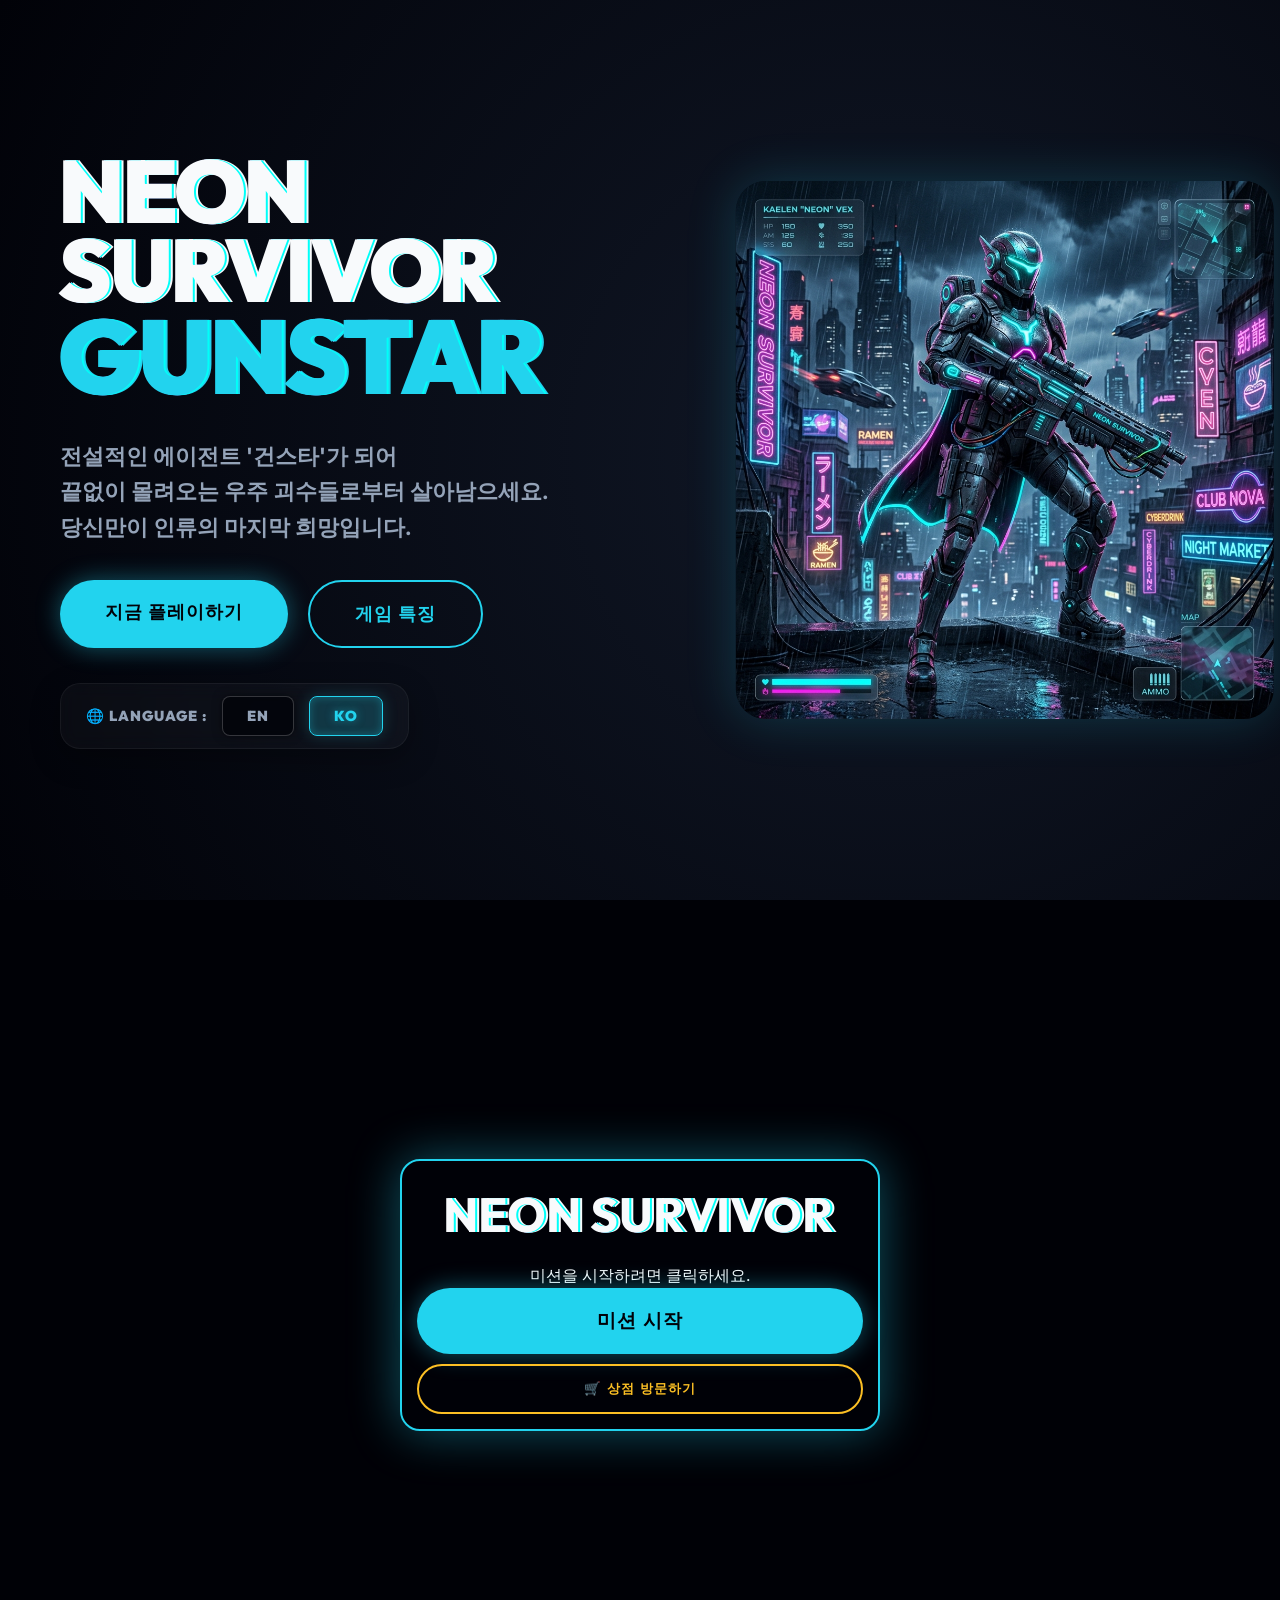
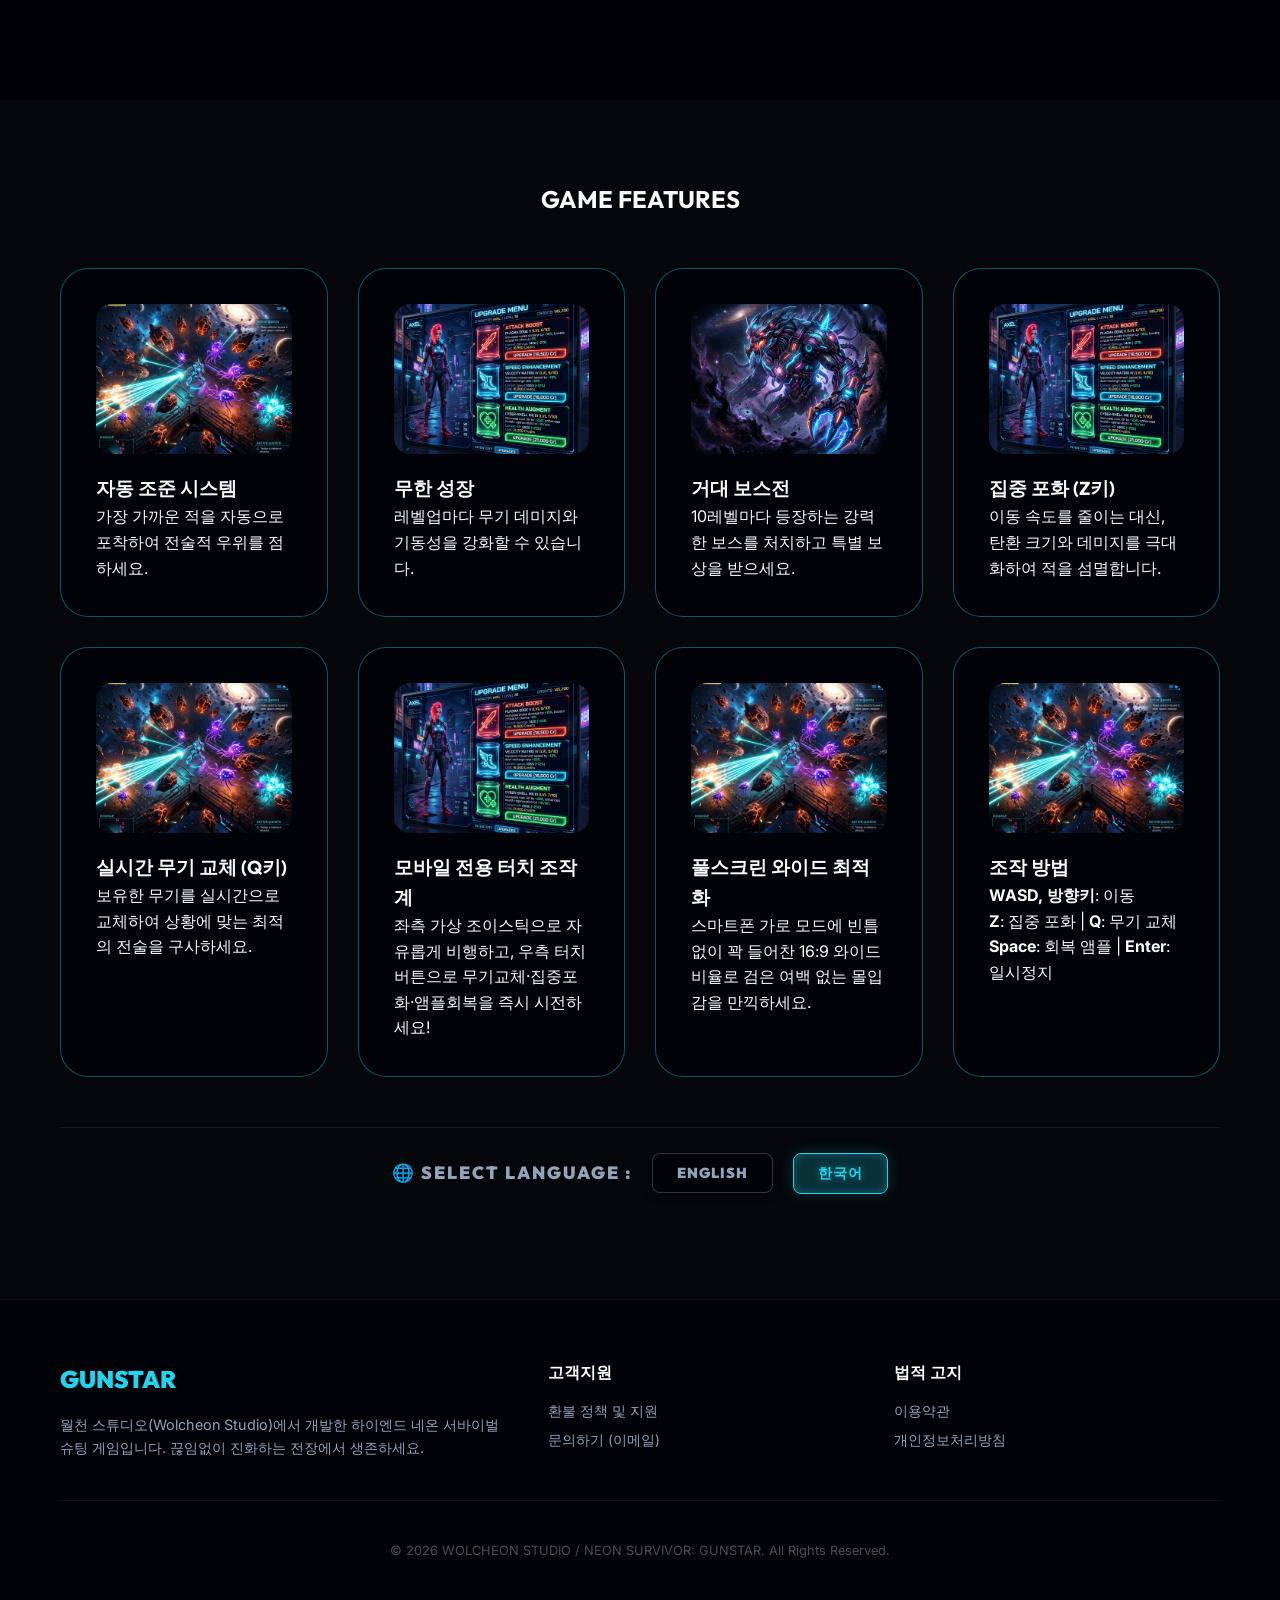
==== index.html @ 2159e24d "Initial commit of Neon Survivor" ====
<!DOCTYPE html>
<html lang="ko">
<head>
  <script>
    // 카카오톡 외부 브라우저(크롬/사파리) 자동 아웃링크 강제 이동 및 전용 안내 레이어 활성화
    (function() {
      var ua = navigator.userAgent.toLowerCase();
      if (ua.indexOf('kakaotalk') > -1) {
        document.addEventListener("DOMContentLoaded", function() {
          var warningEl = document.getElementById('kakaotalk-warning');
          if (warningEl) warningEl.style.display = 'flex';
          
          var outlinkUrl = 'kakaotalk://web/openExternalApp?url=' + encodeURIComponent(window.location.href);
          
          // Auto redirect after 800ms delay to allow DOM to render and prevent browser freeze
          setTimeout(function() {
            location.href = outlinkUrl;
          }, 800);
          
          var btn = document.getElementById('btn-kakao-outlink');
          if (btn) {
            btn.onclick = function() {
              location.href = outlinkUrl;
            };
          }
        });
      }
    })();
  </script>
  <meta charset="UTF-8">
  <meta name="viewport" content="width=device-width, initial-scale=1.0">
  <title>NEON SURVIVOR: GUNSTAR - Play Free Online HTML5 Game</title>
  <meta name="description" content="3초 무설치 즉시 실행! 전 세계 유저와 랭킹을 겨루는 초광속 네온 사이파이 생존 슈팅 웹게임. Play Neon Survivor: Gunstar, the ultimate neon cyberpunk survival shooter directly in your browser. Free online HTML5 game.">
  <meta name="keywords" content="네온 서바이버, Neon Survivor, 건스타, Gunstar, 무료 웹게임, 탕탕특공대 웹버전, 뱀파이어 서바이벌 웹, HTML5 RPG, 3초 웹게임, 무료 오락실 게임, Cyberpunk Web Game, Free Online HTML5 Game, Play Free Shooter, Mobile Friendly Web Game">
  <meta name="robots" content="index, follow">
  <!-- Open Graph / Facebook -->
  <meta property="og:type" content="website">
  <meta property="og:title" content="NEON SURVIVOR: GUNSTAR (네온 서바이버: 건스타)">
  <meta property="og:description" content="3초 무설치 즉시 실행! 전 세계 유저와 실시간 랭킹을 겨루는 초광속 네온 사이파이 생존 슈팅 웹게임. 플레이하고 글로벌 결제/광고 리워드를 잠금해제해 보세요!">
  <meta property="og:image" content="https://raw.githubusercontent.com/wolcheon/webcheon/main/assets/og_image.png">
  <!-- Twitter -->
  <meta property="twitter:card" content="summary_large_image">
  <meta property="twitter:title" content="NEON SURVIVOR: GUNSTAR">
  <meta property="twitter:description" content="Ultimate Neon Sci-Fi Survival Shooter. Play free directly in your browser.">
  <meta property="twitter:image" content="https://raw.githubusercontent.com/wolcheon/webcheon/main/assets/og_image.png">
  <link rel="preconnect" href="https://fonts.googleapis.com">
  <link rel="preconnect" href="https://fonts.gstatic.com" crossorigin>
  <link href="https://fonts.googleapis.com/css2?family=Inter:wght@400;700;900&family=Outfit:wght@400;700;900&display=swap" rel="stylesheet">
  <link rel="stylesheet" href="style.css?v=20260517_3">
</head>
<body>

  <!-- KakaoTalk Outlink Warning Overlay -->
  <div id="kakaotalk-warning" style="display:none; position:fixed; top:0; left:0; width:100vw; height:100vh; background:#010208; z-index:999999; flex-direction:column; align-items:center; justify-content:center; padding:20px; text-align:center;">
    <div style="font-size:3rem; margin-bottom:20px; animation: float 3s ease-in-out infinite;">🚀</div>
    <h2 style="color:var(--accent-cyan); font-weight:900; margin-bottom:15px; font-family:'Outfit', sans-serif;">NEON SURVIVOR: GUNSTAR</h2>
    <p style="color:var(--text-secondary); max-width:400px; line-height:1.6; margin-bottom:30px; font-size:1.05rem;">
      카카오톡 웹뷰에서는 게임이 원활하지 않을 수 있습니다.<br>
      가장 쾌적하고 부드러운 플레이를 위해<br><strong>크롬(Chrome) 또는 사파리(Safari)</strong> 브라우저로 이동합니다.
    </p>
    <button id="btn-kakao-outlink" class="btn btn-primary" style="padding:15px 40px; font-size:1.1rem; box-shadow:0 0 30px var(--accent-cyan);">
      외부 브라우저로 실행하기 (PLAY NOW)
    </button>
    <p style="font-size:0.8rem; color:var(--text-secondary); margin-top:20px; opacity:0.6;">
      * 이동이 안 될 경우, 우측 하단 <b>더보기(점 3개)</b> ➡️ <b>다른 브라우저로 열기</b>를 선택해 주세요.
    </p>
  </div>

  <!-- Landscape Orientation Warning Overlay -->
  <div id="orientation-warning">
    <div class="warning-content">
      <div class="warning-icon">🔄</div>
      <div class="warning-title" data-i18n="rotate_screen_title">가로 모드 전용 게임</div>
      <div class="warning-desc" data-i18n="rotate_screen_desc">더 나은 몰입감을 위해 스마트폰을 <strong>가로(Landscape)</strong>로 회전해주세요!</div>
    </div>
  </div>

  <!-- Mobile Floating Sound / Speaker Button -->
  <button id="mobile-sound-btn" class="icon-btn">🔊</button>

  <section id="hero" style="height: 100vh; display: flex; align-items: center; background: radial-gradient(circle at 70% 50%, #111827 0%, #010208 100%); overflow: hidden;">
    <div class="container hero-content" style="display: grid; grid-template-columns: 1.2fr 0.8fr; gap: 40px; align-items: center; width: 100%;">
      <div class="hero-text" style="text-align: left;">
        <h1 class="glitch" data-text="NEON SURVIVOR" style="font-size: 5.5rem; line-height: 0.9; margin-bottom: 0;">NEON SURVIVOR</h1>
        <h1 class="glitch" data-text="GUNSTAR" style="font-size: 6.5rem; line-height: 0.9; color: var(--accent-cyan); margin-top: 0;">GUNSTAR</h1>
        <p class="hero-sub" data-i18n="hero_sub" style="font-size: 1.4rem; color: var(--text-secondary); margin: 35px 0; line-height: 1.6; font-weight: 700;">
          전설적인 에이전트 '건스타'가 되어<br>
          끝없이 몰려오는 우주 괴수들로부터 살아남으세요.<br>
          당신만이 인류의 마지막 희망입니다.
        </p>
        <div class="btn-group" style="display: flex; gap: 20px;">
          <a href="#game-section" id="playNowBtn" class="btn btn-primary" data-i18n="play_now" style="padding: 18px 45px; font-size: 1.1rem;">지금 플레이하기</a>
          <a href="#features" class="btn btn-outline" data-i18n="features" style="padding: 18px 45px; font-size: 1.1rem;">게임 특징</a>
        </div>
        <div style="display: flex; gap: 15px; margin-top: 35px; align-items: center; background: rgba(255,255,255,0.03); padding: 12px 25px; border-radius: 20px; border: 1px solid rgba(255,255,255,0.05); width: fit-content; box-shadow: 0 10px 30px rgba(0,0,0,0.3); backdrop-filter: blur(10px);">
          <span style="color: var(--text-secondary); font-size: 0.9rem; font-weight: 900; letter-spacing: 1px; font-family: 'Outfit';">🌐 LANGUAGE :</span>
          <button id="hero_btn_en" class="lang-btn" onclick="setLanguage('en')">EN</button>
          <button id="hero_btn_ko" class="lang-btn" onclick="setLanguage('ko')">KO</button>
        </div>
      </div>
      <div class="hero-image" style="display: flex; justify-content: flex-end;">
        <img src="assets/hero_bg.png" alt="Gunstar Cinematic" class="floating" style="max-width: 120%; transform: translateX(10%); border-radius: 30px; box-shadow: 0 0 50px rgba(34, 211, 238, 0.2);">
      </div>
    </div>
  </section>

  <section id="game-section">
    <div id="game-wrapper">
      <!-- startModal (Placed inside game-wrapper as an absolute absolute-centered layout to prevent blocking the landing page) -->
      <div id="startModal">
        <div class="panel">
          <h1 class="glitch" data-text="NEON SURVIVOR" style="font-size:3rem; margin-bottom:10px;">NEON SURVIVOR</h1>
          <p class="sub" data-i18n="click_to_start">미션을 시작하려면 클릭하세요.</p>
          <button class="btn btn-primary" id="startBtn" onclick="window.startGame()" data-i18n="start_mission" style="width: 100%; padding: 20px; font-size: 1.2rem;">미션 시작</button>
          <button class="btn btn-outline" id="startShopBtn" data-i18n="visit_shop" style="width: 100%; margin-top: 10px; border-color: var(--accent-amber); color: var(--accent-amber);">🛒 상점 방문하기</button>
        </div>
      </div>
      <canvas id="game"></canvas>
      
      <!-- 상단 중앙 상태창 (HP와 레벨업 게이지바만 가운데 두고 초깔끔 설계!) -->
      <div id="hud-center-pill">
        <div id="hp-bar-top-integrated">
          <div id="hpFill"></div>
          <div id="hpText">100 / 100</div>
        </div>
        <!-- Level progress bar moved here -->
        <div id="xp-bar-container-new">
          <div id="xpFill"></div>
        </div>
      </div>

      <!-- 상단 우측 그룹 (상점 버튼 제거) -->
      <div id="hud-right-group"></div>

      <!-- 상단 좌측 컨트롤 및 스탯 (상점 버튼 제거) -->
      <div id="hud-left-group">
        <!-- 시간, 레벨, 코인, 앰플, 일시정지 버튼을 모두 좌측 상단으로 완벽 이동! -->
        <div class="pill-row">
          <div class="pill-item">⏱️ <span id="timeEl">0:00</span></div>
          <div class="pill-sep"></div>
          <div class="pill-item">🎖️ <span id="levelEl">1</span></div>
          <div class="pill-sep"></div>
          <div class="pill-item">💰 <span id="coinsEl">0</span></div>
          <div class="pill-sep"></div>
          <div class="pill-item">🧪 <span id="ampCountEl">0</span></div>
          <div class="pill-sep"></div>
          <button id="pauseBtn" class="pill-icon-btn">⏸</button>
        </div>
        <div class="audio-box">
            <div class="control-group">
                <span>🎵 BGM</span>
                <input type="range" id="volSlider" min="0" max="1" step="0.1" value="0.5">
            </div>
            <div class="control-group">
                <span>🔊 SFX</span>
                <input type="range" id="sfxSlider" min="0" max="1" step="0.1" value="0.7">
            </div>
        </div>
        <div class="stats-box" style="margin-top: 10px;">
          <div class="stat-pill atk">⚔️ ATK: <span id="atkVal">10.0</span></div>
          <div class="stat-pill spd">⚡ SPD: <span id="spdVal">280</span></div>
        </div>
      </div>

      <!-- 하단 중앙 (비어있음) -->
      <div id="hud-bottom-center"></div>



      <!-- Mobile Touch Controls -->
      <div id="mobile-controls" class="hidden">
        <div id="joystick-zone">
          <div id="joystick-base">
            <div id="joystick-stick"></div>
          </div>
        </div>
        <div id="mobile-buttons">
          <button id="btn-touch-swap" class="touch-btn" data-i18n="btn_swap">🔫 SWAP</button>
          <button id="btn-touch-focus" class="touch-btn" data-i18n="btn_focus">🎯 FOCUS</button>
          <button id="btn-touch-heal" class="touch-btn" data-i18n="btn_heal">🧪 HEAL</button>
        </div>
      </div>
    </div>
  </section>

  <section id="features">
    <div class="container">
      <div class="section-title">
        <h2 data-i18n="game_features">GAME FEATURES</h2>
      </div>
      <div class="feature-grid">
        <div class="feature-card">
          <div class="feature-img-wrap"><img src="assets/feature_aim.png" alt="Auto Aim"></div>
          <h3 data-i18n="feature_aim_title">자동 조준 시스템</h3>
          <p data-i18n="feature_aim_desc">가장 가까운 적을 자동으로 포착하여 전술적 우위를 점하세요.</p>
        </div>
        <div class="feature-card">
          <div class="feature-img-wrap"><img src="assets/feature_growth.png" alt="Growth"></div>
          <h3 data-i18n="feature_growth_title">무한 성장</h3>
          <p data-i18n="feature_growth_desc">레벨업마다 무기 데미지와 기동성을 강화할 수 있습니다.</p>
        </div>
        <div class="feature-card">
          <div class="feature-img-wrap"><img src="assets/feature_boss.png" alt="Boss"></div>
          <h3 data-i18n="feature_boss_title">거대 보스전</h3>
          <p data-i18n="feature_boss_desc">10레벨마다 등장하는 강력한 보스를 처치하고 특별 보상을 받으세요.</p>
        </div>
        <div class="feature-card">
          <div class="feature-img-wrap"><img src="assets/feature_growth.png" alt="Focus Mode"></div>
          <h3 data-i18n="feature_focus_title">집중 포화 (Z키)</h3>
          <p data-i18n="feature_focus_desc">이동 속도를 줄이는 대신, 탄환 크기와 데미지를 극대화하여 적을 섬멸합니다.</p>
        </div>
        <div class="feature-card">
          <div class="feature-img-wrap"><img src="assets/feature_aim.png" alt="Weapon Toggle"></div>
          <h3 data-i18n="feature_toggle_title">실시간 무기 교체 (Q키)</h3>
          <p data-i18n="feature_toggle_desc">보유한 무기를 실시간으로 교체하여 상황에 맞는 최적의 전술을 구사하세요.</p>
        </div>
        <div class="feature-card">
          <div class="feature-img-wrap"><img src="assets/feature_growth.png" alt="Mobile Touch Controls"></div>
          <h3 data-i18n="feature_touch_title">모바일 전용 터치 조작계</h3>
          <p data-i18n="feature_touch_desc">좌측 가상 조이스틱으로 자유롭게 비행하고, 우측 터치 버튼으로 무기교체·집중포화·앰플회복을 즉시 시전하세요!</p>
        </div>
        <div class="feature-card">
          <div class="feature-img-wrap"><img src="assets/feature_aim.png" alt="Widescreen Optimized"></div>
          <h3 data-i18n="feature_widescreen_title">풀스크린 와이드 최적화</h3>
          <p data-i18n="feature_widescreen_desc">스마트폰 가로 모드에 빈틈없이 꽉 들어찬 16:9 와이드 비율로 검은 여백 없는 몰입감을 만끽하세요.</p>
        </div>
        <div class="feature-card">
          <div class="feature-img-wrap"><img src="assets/feature_aim.png" alt="Controls"></div>
          <h3 data-i18n="feature_controls_title">조작 방법</h3>
          <p data-i18n="feature_controls_desc"><b>WASD, 방향키</b>: 이동<br><b>Z</b>: 집중 포화 | <b>Q</b>: 무기 교체<br><b>Space</b>: 회복 앰플 | <b>Enter</b>: 일시정지</p>
        </div>
      </div>
      <!-- Language Selector placed below Game Features -->
      <div style="display: flex; justify-content: center; align-items: center; gap: 20px; margin-top: 50px; padding: 25px 0; border-top: 1px solid rgba(255,255,255,0.08);">
        <span style="color: var(--text-secondary); font-weight: 900; font-size: 1.1rem; letter-spacing: 2px; font-family: 'Outfit';">🌐 SELECT LANGUAGE :</span>
        <button id="btn_en" class="lang-btn" onclick="setLanguage('en')">ENGLISH</button>
        <button id="btn_ko" class="lang-btn" onclick="setLanguage('ko')">한국어</button>
      </div>
    </div>
  </section>

  <footer style="padding: 60px 0; background: #010208; border-top: 1px solid rgba(255,255,255,0.05);">
    <div class="container">
      <div style="display: grid; grid-template-columns: 1fr 1.5fr; gap: 40px; align-items: start;">
        <div>
          <h2 style="color:var(--accent-cyan); font-weight:900; margin-bottom:15px;">GUNSTAR</h2>
          <p style="color:var(--text-secondary); font-size:0.9rem; line-height:1.6;" data-i18n="footer_desc">
            월천 스튜디오(Wolcheon Studio)에서 개발한 하이엔드 네온 서바이벌 슈팅 게임입니다. 끊임없이 진화하는 전장에서 생존하세요.
          </p>
        </div>
        <div style="display: grid; grid-template-columns: 1fr 1fr; gap: 20px;">
          <div>
            <h4 style="color:#fff; margin-bottom:15px; font-size:1rem;" data-i18n="support">고객지원</h4>
            <ul style="list-style:none; font-size:0.85rem; color:var(--text-secondary);">
              <li style="margin-bottom:8px;"><a href="policy_refund.html" onclick="location.href=this.getAttribute('href')+'?lang='+window.currentLang; return false;" data-i18n="refund_policy" style="color:inherit; text-decoration:none;">환불 정책 및 지원</a></li>
              <li style="margin-bottom:8px;"><a href="mailto:wolcheon.studio@gmail.com" data-i18n="contact_us" style="color:inherit; text-decoration:none;">문의하기 (이메일)</a></li>
            </ul>
          </div>
          <div>
            <h4 style="color:#fff; margin-bottom:15px; font-size:1rem;" data-i18n="legal">법적 고지</h4>
            <ul style="list-style:none; font-size:0.85rem; color:var(--text-secondary);">
              <li style="margin-bottom:8px;"><a href="policy_terms.html" onclick="location.href=this.getAttribute('href')+'?lang='+window.currentLang; return false;" data-i18n="terms" style="color:inherit; text-decoration:none;">이용약관</a></li>
              <li style="margin-bottom:8px;"><a href="policy_privacy.html" onclick="location.href=this.getAttribute('href')+'?lang='+window.currentLang; return false;" data-i18n="privacy" style="color:inherit; text-decoration:none;">개인정보처리방침</a></li>
            </ul>
          </div>
        </div>
      </div>
      <hr style="border:0; border-top:1px solid rgba(255,255,255,0.05); margin: 40px 0;">
      <p style="text-align:center; color:rgba(255,255,255,0.3); font-size:0.8rem;">&copy; 2026 WOLCHEON STUDIO / NEON SURVIVOR: GUNSTAR. All Rights Reserved.</p>
    </div>
  </footer>

  <!-- Modals (Placed as direct children of body for viewport-fixed coordinate mapping) -->
  <div id="pauseOverlay" class="hidden">
    <div class="pause-content" style="width: 85%; max-width: 380px;">
      <h1 class="glitch" data-text="PAUSED" data-i18n="mission_paused">PAUSED</h1>
      <p class="sub" data-i18n="mission_paused">임무 일시 중단됨</p>
      
      <!-- Sound Volume settings inside Pause menu -->
      <div class="audio-box" style="margin: 20px 0; text-align: left; width: 100%; display: flex; flex-direction: column; gap: 10px; padding: 15px; border-radius: 12px; background: rgba(255,255,255,0.03); border: 1px solid rgba(255,255,255,0.08);">
        <div class="control-group" style="display: flex; justify-content: space-between; align-items: center; width: 100%;">
          <span style="font-weight: 800; color: #fff; font-size: 0.85rem;">🎵 BGM</span>
          <input type="range" id="volSliderPause" min="0" max="1" step="0.1" value="0.5" style="width: 70%; accent-color: var(--accent-cyan);">
        </div>
        <div class="control-group" style="display: flex; justify-content: space-between; align-items: center; width: 100%;">
          <span style="font-weight: 800; color: #fff; font-size: 0.85rem;">🔊 SFX</span>
          <input type="range" id="sfxSliderPause" min="0" max="1" step="0.1" value="0.4" style="width: 70%; accent-color: var(--accent-cyan);">
        </div>
      </div>

      <div class="pause-btns" style="width: 100%;">
        <button id="resumeBtn" class="btn btn-primary" data-i18n="resume" style="width: 100%; margin-bottom: 12px;">계속하기</button>
        <button id="manualSaveBtn" class="btn btn-outline" data-i18n="save_progress" style="width: 100%; margin-bottom: 12px; border-color: var(--accent-amber); color: var(--accent-amber);">💾 현재 지점 저장하기</button>
        <button id="saveAndExitBtn" class="btn btn-outline" data-i18n="save_and_exit" style="width: 100%; border-color: #ef4444; color: #ef4444;">🚪 저장하고 나가기</button>
      </div>
    </div>
  </div>

  <div id="shopModal" class="modal hidden">
    <div class="modal-content shop-content">
      <div class="modal-header">
        <h2 style="color:var(--accent-cyan); font-weight:900; letter-spacing:2px;">NEON SHOP</h2>
        <div class="shop-tabs">
          <button id="tabConsumables" class="tab-btn active" data-i18n="consumables">소모품</button>
          <button id="tabWeapons" class="tab-btn" data-i18n="weapons_packages">무기 & 패키지</button>
        </div>
      </div>
      <!-- 탭별 독립된 영역 -->
      <div id="shopListContainer" style="max-height: 65vh; overflow-y: auto;">
          <div id="shopList" class="shop-grid"></div>
          <div id="weaponList" class="shop-grid hidden"></div>
      </div>
      <button id="closeShopBtn" class="btn btn-outline" data-i18n="back_to_shop" style="margin-top: 25px; width: 100%; border-color: var(--accent-cyan);">상점으로 복귀</button>
    </div>
  </div>

  <div id="bossWarning" class="hidden">
    <div class="warning-text">WARNING</div>
    <div class="warning-sub">BOSS INBOUND</div>
  </div>


  <div id="levelupModal" class="modal hidden">
    <div class="panel levelup-panel">
      <h1 style="color:var(--accent-cyan);">LEVEL UP</h1>
      <p class="sub" data-i18n="choose_upgrade">시스템 강화 옵션을 선택하세요.</p>
      <div class="upgrades btn-grid" id="upgradeList"></div>
      <button class="btn btn-outline" id="gotoShopBtn" data-i18n="visit_shop" style="margin-top: 20px; width: 100%; border-color: var(--accent-amber); color: var(--accent-amber);">🛒 상점 방문하기</button>
    </div>
  </div>

  <div id="gameoverModal" class="modal hidden">
    <div class="panel gameover-panel">
      <h1 style="color:#ef4444; font-size:3.5rem; margin-bottom:10px;" data-i18n="mission_failed">미션 실패</h1>
      
      <div style="display: flex; justify-content: space-around; margin: 25px 0; padding: 20px; background: rgba(255,255,255,0.03); border-radius: 16px;">
        <div>
          <div style="font-size: 0.75rem; color: var(--text-secondary); letter-spacing: 1px;" data-i18n="survival_time">생존 시간</div>
          <div id="currTime" style="font-size: 1.8rem; font-weight: 900; color: var(--accent-pink);">00:00</div>
        </div>
        <div style="width: 1px; background: rgba(255,255,255,0.1);"></div>
        <div>
          <div style="font-size: 0.75rem; color: var(--text-secondary); letter-spacing: 1px;" data-i18n="coins_earned">획득 코인</div>
          <div id="currCoins" style="font-size: 1.8rem; font-weight: 900; color: var(--accent-amber);">0</div>
        </div>
      </div>

      <div class="rank-section" style="display: grid; grid-template-columns: 1fr 1fr; gap: 20px; margin-bottom: 25px;">
        <div class="rank-column">
          <h3 style="font-size: 0.85rem; color: var(--accent-cyan); margin-bottom: 12px; border-bottom: 1px solid rgba(34,211,238,0.2); padding-bottom: 5px;" data-i18n="time_ranking">🌍 시간 랭킹</h3>
          <div id="worldRankTime" style="font-size: 0.8rem; text-align: left; opacity: 0.8;"></div>
        </div>
        <div class="rank-column">
          <h3 style="font-size: 0.85rem; color: var(--accent-cyan); margin-bottom: 12px; border-bottom: 1px solid rgba(34,211,238,0.2); padding-bottom: 5px;" data-i18n="coin_ranking">🌍 코인 랭킹</h3>
          <div id="worldRankCoins" style="font-size: 0.8rem; text-align: left; opacity: 0.8;"></div>
        </div>
      </div>

      <div class="best-section" style="margin-bottom: 25px; padding: 15px; border: 1px dashed rgba(255,255,255,0.2); border-radius: 12px;">
        <p style="font-size: 0.9rem;"><span data-i18n="best_record">🏆 최고 기록</span>: <span id="bestTime" style="color:var(--accent-amber);">0:00</span> / <span id="bestCoins" style="color:var(--accent-amber);">0</span> <span data-i18n="coins_earned">코인</span></p>
      </div>

      <div class="btn-group-vertical">
        <button class="btn btn-primary" id="reviveBtn" data-i18n="watch_ad_revive" style="width: 100%; margin-bottom: 12px; background: #22c55e;">📺 광고 보고 부활</button>
        <button class="btn btn-outline" id="restartBtn" onclick="window.startGame()" data-i18n="retry" style="width:100%; margin-bottom: 12px;">다시 도전</button>
        <button class="btn btn-outline" id="gameOverShopBtn" data-i18n="visit_shop" style="width:100%; border-color: var(--accent-amber); color: var(--accent-amber);">🛒 상점 방문하기</button>
      </div>
    </div>
  </div>

  <script src="lang.js?v=20260517_3"></script>
  <script src="monetization.js?v=20260519"></script>
  <script src="game.js?v=20260517_3"></script>
</body>
</html>
---- style.css ----
/* Root Variables */
:root {
  --bg-dark: #010208;
  --glass-bg: rgba(1, 2, 8, 0.7);
  --glass-border: rgba(34, 211, 238, 0.4);
  --accent-cyan: #22d3ee;
  --accent-pink: #ef4444;
  --accent-amber: #fbbf24;
  --text-primary: #f8fafc;
  --text-secondary: #94a3b8;
}

/* Global Reset */
* { margin: 0; padding: 0; box-sizing: border-box; }
body {
  font-family: 'Inter', sans-serif;
  background-color: var(--bg-dark);
  color: var(--text-primary);
  line-height: 1.6;
  overflow-x: hidden;
}

h1, h2, h3 { font-family: 'Outfit', sans-serif; }
.container { max-width: 1200px; margin: 0 auto; padding: 0 20px; }

/* Hero Section */
#hero { padding: 60px 0; min-height: 70vh; display: flex; align-items: center; }
.hero-content { display: grid; grid-template-columns: 1fr 1fr; gap: 40px; align-items: center; }
.hero-text h1 { font-weight: 900; letter-spacing: -3px; }
.hero-sub { font-size: 1.2rem; color: var(--text-secondary); margin: 25px 0 35px; line-height: 1.5; }

.btn {
  padding: 14px 35px; border-radius: 50px; font-weight: 700; text-decoration: none;
  transition: all 0.3s cubic-bezier(0.4, 0, 0.2, 1); text-transform: uppercase; letter-spacing: 1px; display: inline-block;
  cursor: pointer; border: none;
}
.btn:hover { transform: translateY(-3px); filter: brightness(1.1); box-shadow: 0 10px 25px rgba(34, 211, 238, 0.4); }
.btn:active { transform: translateY(-1px) scale(0.98); }
.btn-primary { background: var(--accent-cyan); color: var(--bg-dark); box-shadow: 0 0 25px rgba(34, 211, 238, 0.4); }

footer a { transition: color 0.2s; }
footer a:hover { color: var(--accent-cyan) !important; }
.btn-outline { border: 2px solid var(--accent-cyan); color: var(--accent-cyan); background: transparent; }
.btn-outline:hover { background: var(--accent-cyan); color: var(--bg-dark); }

.hero-image { display: flex; justify-content: center; }
.floating { animation: float 5s ease-in-out infinite; max-width: 100%; border-radius: 20px; }
@keyframes float { 0%, 100% { transform: translateY(0); } 50% { transform: translateY(-15px); } }

/* Game Section */
#game-section {
  position: relative !important;
  width: 100vw !important;
  left: 50% !important;
  transform: translateX(-50%) !important;
  margin: 0 !important;
  padding: 0 !important;
  background: #000;
  overflow: hidden;
}

#game-wrapper {
  position: relative !important; 
  width: 100vw !important;
  height: auto !important;
  background: #000;
  overflow: hidden;
  border: none;
}
canvas { width: 100%; height: 100%; display: block; touch-action: none !important; }

/* XP Bar */
#xp-bar-container-new {
  width: 100%; height: 6px; background: rgba(255,255,255,0.1); border-radius: 3px; overflow: hidden;
  margin-top: 5px;
}
#xpFill { height: 100%; background: linear-gradient(90deg, var(--accent-cyan), #d946ef); width: 0%; transition: width 0.3s; }

/* HUD - Top Center Progress Bars (HP & XP only, floating ultra-clean!) */
#hud-center-pill {
  position: absolute !important; top: 20px; left: 50%; transform: translateX(-50%);
  background: transparent; border: none;
  padding: 0; border-radius: 0; display: flex; flex-direction: column; align-items: center; gap: 6px;
  z-index: 1100; backdrop-filter: none; box-shadow: none;
  width: 260px;
}

/* Integrated HP Bar at Top */
#hp-bar-top-integrated {
    width: 100%; height: 12px; background: rgba(0,0,0,0.65);
    border-radius: 6px; overflow: hidden; position: relative; border: 1.5px solid rgba(34, 211, 238, 0.4);
    box-shadow: 0 0 10px rgba(34, 211, 238, 0.15);
}
#hpFill { height: 100%; background: linear-gradient(90deg, #ef4444, #f87171); transition: width 0.3s; }
#hpText { 
    position: absolute; top: 50%; left: 50%; transform: translate(-50%, -50%); 
    font-size: 0.65rem; font-weight: 900; color: #fff; text-shadow: 0 0 4px #000;
    letter-spacing: 0.5px;
}

/* General pill-row inside Left Group */
.pill-row { 
  display: flex; align-items: center; gap: 15px;
  background: var(--glass-bg); border: 2px solid var(--glass-border);
  padding: 8px 20px; border-radius: 20px;
  box-shadow: 0 0 15px rgba(34, 211, 238, 0.15);
  backdrop-filter: blur(10px);
}
.pill-item { font-weight: 800; font-family: 'Outfit'; color: #fff; font-size: 0.9rem; display: flex; align-items: center; gap: 5px; }
.pill-sep { width: 2px; height: 18px; background: var(--glass-border); }
.pill-icon-btn { background: none; border: none; color: var(--accent-cyan); cursor: pointer; font-size: 1.1rem; transition: transform 0.2s; }
.pill-icon-btn:hover { transform: scale(1.15); }

/* HUD visibility - 오직 게임 플레이 중에만 표시 */
#hud-center-pill, #hud-left-group { display: none !important; }
body.playing #hud-center-pill, body.playing #hud-left-group { display: flex !important; }

/* Left HUD Group (Audio, Time, Coins, Stats Panel) - Scaled down to prevent covering the PC screen! */
#hud-left-group { 
    position: absolute !important; top: 20px; left: 20px; 
    z-index: 1100; display: flex; flex-direction: column; gap: 10px; 
    transform: scale(0.72) !important;
    transform-origin: top left !important;
}

.audio-box { 
    display: flex; flex-direction: column; gap: 12px; 
    background: rgba(1, 2, 8, 0.85); backdrop-filter: blur(12px);
    padding: 18px; border-radius: 16px; border: 1px solid rgba(34, 211, 238, 0.3);
    box-shadow: 0 0 20px rgba(34, 211, 238, 0.2);
}

.stats-box { display: flex; flex-direction: column; gap: 8px; }
.stat-pill {
    background: rgba(1, 2, 8, 0.85); border: 1px solid rgba(255, 255, 255, 0.1);
    padding: 10px 18px; border-radius: 12px; font-weight: 900; font-size: 0.85rem;
    color: var(--accent-cyan); width: fit-content; backdrop-filter: blur(8px);
    box-shadow: 0 0 10px rgba(34, 211, 238, 0.1);
}
.stat-pill.atk { border-left: 4px solid var(--accent-cyan); }
.stat-pill.spd { border-left: 4px solid var(--accent-amber); color: var(--accent-amber); }

/* Modals */
.modal { 
    position: fixed; top: 0; left: 0; width: 100%; height: 100dvh; 
    background: rgba(0,0,0,0.95); display: flex; align-items: flex-start; /* 중앙 정렬 대신 상단 정렬 */
    justify-content: center; z-index: 9999; transition: opacity 0.3s; 
    overflow-y: auto; padding: 40px 0; /* 전체 모달에 스크롤 허용 */
}
.modal.hidden { opacity: 0; pointer-events: none; display: none !important; }
.modal-content, .panel { 
    background: rgba(1, 2, 8, 0.98); padding: 15px; border-radius: 20px; border: 2px solid var(--accent-cyan); 
    box-shadow: 0 0 50px rgba(34, 211, 238, 0.4); width: 95%; max-width: 480px; text-align: center; 
    margin-bottom: 10px;
}
.upgrade-btn, .premium-upgrade-btn { margin-bottom: 6px !important; }

/* Audio Controls Detail */
.control-group { display: flex; align-items: center; gap: 12px; color: #fff; font-size: 0.85rem; font-weight: 900; }
.control-group input[type="range"] { flex: 1; height: 6px; background: rgba(255,255,255,0.2); border-radius: 3px; appearance: none; outline: none; }
.control-group input[type="range"]::-webkit-slider-thumb { appearance: none; width: 16px; height: 16px; background: var(--accent-cyan); border-radius: 50%; cursor: pointer; box-shadow: 0 0 8px var(--accent-cyan); }

.audio-btn, .icon-btn { background: none; border: none; color: #fff; cursor: pointer; font-size: 1.2rem; transition: transform 0.2s; }
.audio-btn:hover, .icon-btn:hover { transform: scale(1.1); }

/* Body Lock */
body.lock-scroll { overflow: hidden; height: 100vh; }

/* Game Over Panel Specifics */
.rank-section { display: grid; grid-template-columns: 1fr 1fr; gap: 20px; margin: 20px 0; text-align: left; }
.rank-column h3 { font-size: 0.9rem; color: var(--accent-cyan); margin-bottom: 10px; border-bottom: 1px solid var(--glass-border); padding-bottom: 5px; }
.rank-item { font-size: 0.85rem; margin-bottom: 5px; display: flex; justify-content: space-between; opacity: 0.9; }
.best-section, .current-record { background: rgba(255,255,255,0.05); padding: 10px; border-radius: 12px; margin-bottom: 10px; font-weight: 700; font-size: 0.95rem; }
.current-record { border: 1px solid var(--accent-pink); color: var(--accent-pink); }

/* Shop Layout & Cards */
.shop-tabs { display: flex; gap: 10px; justify-content: center; margin-bottom: 25px; }
.tab-btn { 
    background: rgba(0,0,0,0.4); border: 1px solid rgba(255,255,255,0.2); color: rgba(255,255,255,0.6);
    padding: 10px 20px; border-radius: 10px; cursor: pointer; font-weight: 700; transition: all 0.2s;
}
.tab-btn.active { background: var(--accent-cyan); color: var(--bg-dark); border-color: var(--accent-cyan); box-shadow: 0 0 15px rgba(34, 211, 238, 0.4); }

.shop-grid { display: grid; grid-template-columns: 1fr; gap: 15px; width: 100%; padding-bottom: 20px; }
.shop-card, .weapon-card { 
    background: rgba(255,255,255,0.03); border: 1px solid rgba(255,255,255,0.1); 
    padding: 18px; border-radius: 16px; display: flex; align-items: center; justify-content: space-between; 
    cursor: pointer; transition: all 0.2s; position: relative;
}
.shop-card:hover, .weapon-card:hover { background: rgba(34, 211, 238, 0.1); border-color: var(--accent-cyan); transform: translateY(-2px); }

.weapon-card.ultimate { 
    border: 2px solid #f59e0b; background: rgba(245, 158, 11, 0.05); 
    box-shadow: 0 0 15px rgba(245, 158, 11, 0.3); 
}
.weapon-card.ultimate:hover { box-shadow: 0 0 25px rgba(245, 158, 11, 0.5); }

.card-info { text-align: left; flex: 1; }
.card-price { 
    background: var(--accent-cyan); color: var(--bg-dark); padding: 8px 15px; 
    border-radius: 10px; font-weight: 900; font-size: 0.9rem; min-width: 80px; text-align: center;
}
.ultimate .card-price, .weapon-card.premium .card-price { background: #f59e0b; }

.hidden { display: none !important; }

/* Responsive adjustments */
@media (max-width: 768px) {
  .shop-grid { grid-template-columns: 1fr; }
  .modal-content { width: 95vw; padding: 20px; }
}

/* Features */
#features { padding: 80px 0; background: #05070a; }
.section-title { text-align: center; margin-bottom: 50px; }
.feature-grid { display: grid; grid-template-columns: repeat(auto-fit, minmax(250px, 1fr)); gap: 30px; }
.feature-card { background: var(--glass-bg); border: 1px solid var(--glass-border); padding: 35px; border-radius: 28px; transition: 0.3s; }
.feature-img-wrap { width: 100%; height: 150px; border-radius: 16px; overflow: hidden; margin-bottom: 20px; }
.feature-img-wrap img { width: 100%; height: 100%; object-fit: cover; }

/* Boss Warning Overlay */
#bossWarning {
    position: fixed; top: 0; left: 0; width: 100%; height: 100%;
    display: flex; flex-direction: column; align-items: center; justify-content: center;
    background: rgba(255, 0, 0, 0.15); z-index: 99999; pointer-events: none;
    animation: warning-flash 1s infinite alternate;
}
.warning-text {
    font-size: 5rem; font-weight: 900; color: #ff0000; letter-spacing: 15px;
    text-shadow: 0 0 30px #ff0000, 0 0 60px #ff0000;
}
.warning-sub { font-size: 1.5rem; color: #fff; font-weight: 700; margin-top: 10px; letter-spacing: 5px; }

@keyframes warning-flash {
    0% { opacity: 0.3; background: rgba(255, 0, 0, 0.05); }
    100% { opacity: 1; background: rgba(255, 0, 0, 0.25); }
}

/* Start Modal Embedded inside game-wrapper */
#startModal {
    position: absolute !important;
    top: 0 !important;
    left: 0 !important;
    width: 100% !important;
    height: 100% !important;
    background: rgba(1, 2, 8, 0.85) !important;
    backdrop-filter: blur(10px);
    display: flex !important;
    align-items: center !important;
    justify-content: center !important;
    z-index: 1200 !important;
    transition: opacity 0.3s;
}
#startModal.hidden {
    opacity: 0 !important;
    pointer-events: none !important;
    display: none !important;
}

/* Pause Overlay */
#pauseOverlay {
    position: fixed; top: 0; left: 0; width: 100%; height: 100%;
    background: rgba(1, 2, 8, 0.85); backdrop-filter: blur(15px);
    display: flex; align-items: center; justify-content: center; z-index: 9999;
}
.pause-content {
    background: var(--glass-bg); border: 2px solid var(--accent-cyan);
    padding: 40px; border-radius: 30px; text-align: center;
    box-shadow: 0 0 50px rgba(34, 211, 238, 0.3); width: 90%; max-width: 400px;
}
.pause-content h1 { font-size: 4rem; margin-bottom: 5px; color: var(--accent-cyan); }
.pause-content .sub { font-size: 1.1rem; color: var(--text-secondary); margin-bottom: 30px; font-weight: 700; letter-spacing: 2px; }

/* Glitch Effect */
.glitch { position: relative; }
.glitch::before, .glitch::after { content: attr(data-text); position: absolute; top: 0; left: 0; width: 100%; height: 100%; }
.glitch::before { left: 2px; text-shadow: -2px 0 #ff00c1; animation: glitch-1 2s infinite linear alternate-reverse; }
.glitch::after { left: -2px; text-shadow: 2px 0 #00fff9; animation: glitch-2 2s infinite linear alternate-reverse; }
@keyframes glitch-1 { 0% { clip: rect(20px, 999px, 10px, 0); } 100% { clip: rect(80px, 999px, 90px, 0); } }
@keyframes glitch-2 { 0% { clip: rect(50px, 999px, 60px, 0); } 100% { clip: rect(10px, 999px, 30px, 0); } }

/* Language Selector Buttons */
.lang-btn {
  padding: 10px 24px;
  border-radius: 8px;
  font-weight: 900;
  font-family: 'Outfit', sans-serif;
  text-transform: uppercase;
  letter-spacing: 1px;
  cursor: pointer;
  background: rgba(1, 2, 8, 0.7);
  border: 1px solid rgba(255, 255, 255, 0.2);
  color: var(--text-secondary);
  transition: all 0.3s cubic-bezier(0.4, 0, 0.2, 1);
  box-shadow: 0 0 10px rgba(0, 0, 0, 0.5);
  font-size: 0.9rem;
}

.lang-btn:hover {
  transform: translateY(-2px);
  border-color: var(--accent-cyan);
  color: #fff;
  box-shadow: 0 0 15px rgba(34, 211, 238, 0.3);
}

.lang-btn.active {
  background: rgba(34, 211, 238, 0.2);
  border: 1.5px solid var(--accent-cyan);
  color: var(--accent-cyan);
  text-shadow: 0 0 8px rgba(34, 211, 238, 0.5);
  box-shadow: inset 0 0 8px rgba(34, 211, 238, 0.3), 0 0 15px rgba(34, 211, 238, 0.2);
}

/* Custom Glowing Neon Scrollbar for Shop */
#shopListContainer::-webkit-scrollbar {
  width: 6px;
}
#shopListContainer::-webkit-scrollbar-track {
  background: rgba(1, 2, 8, 0.5);
  border-radius: 10px;
}
#shopListContainer::-webkit-scrollbar-thumb {
  background: var(--accent-cyan);
  border-radius: 10px;
  box-shadow: 0 0 10px var(--accent-cyan);
}
#shopListContainer::-webkit-scrollbar-thumb:hover {
  background: #fff;
  box-shadow: 0 0 15px #fff;
}

/* ========================================================
   🎮 CYBER-NEON MOBILE TOUCH CONTROLS OVERLAY
   ======================================================== */
#mobile-controls {
  position: fixed !important;
  bottom: env(safe-area-inset-bottom, 10px) !important;
  left: 0 !important;
  width: 100% !important;
  height: 180px !important;
  pointer-events: none;
  z-index: 10000 !important;
  display: none !important;
  justify-content: space-between;
  align-items: flex-end;
  padding: 0 35px 25px 35px !important;
  box-sizing: border-box;
}



#joystick-zone {
  width: 150px;
  height: 150px;
  display: flex;
  justify-content: center;
  align-items: center;
  pointer-events: auto;
  user-select: none;
  touch-action: none;
}

#joystick-base {
  width: 120px;
  height: 120px;
  background: rgba(1, 2, 8, 0.4);
  border: 2px solid rgba(34, 211, 238, 0.35);
  border-radius: 50%;
  position: relative;
  box-shadow: 0 0 20px rgba(34, 211, 238, 0.15), inset 0 0 15px rgba(34, 211, 238, 0.05);
  backdrop-filter: blur(8px);
  display: flex;
  justify-content: center;
  align-items: center;
}

#joystick-stick {
  width: 48px;
  height: 48px;
  background: radial-gradient(circle, #22d3ee 0%, #0891b2 100%);
  border: 1.5px solid #fff;
  border-radius: 50%;
  position: absolute;
  box-shadow: 0 0 15px var(--accent-cyan);
  cursor: pointer;
  user-select: none;
}

#mobile-buttons {
  display: flex;
  flex-direction: column;
  gap: 12px;
  align-items: flex-end;
  pointer-events: auto;
}

.touch-btn {
  background: rgba(1, 2, 8, 0.7);
  border: 2px solid rgba(244, 63, 94, 0.4);
  color: #fff;
  font-family: 'Outfit', sans-serif;
  font-weight: 900;
  font-size: 0.95rem;
  padding: 10px 22px;
  border-radius: 20px;
  box-shadow: 0 0 12px rgba(0, 0, 0, 0.6);
  backdrop-filter: blur(8px);
  transition: all 0.1s cubic-bezier(0.4, 0, 0.2, 1);
  user-select: none;
  touch-action: none;
  letter-spacing: 1px;
}

.touch-btn:active {
  transform: scale(0.9);
}

#btn-touch-swap {
  border-color: rgba(34, 211, 238, 0.5);
  box-shadow: 0 0 12px rgba(34, 211, 238, 0.1);
}
#btn-touch-swap:active {
  background: rgba(34, 211, 238, 0.25);
  box-shadow: 0 0 18px rgba(34, 211, 238, 0.35);
}

#btn-touch-focus {
  border-color: rgba(245, 158, 11, 0.5);
  box-shadow: 0 0 12px rgba(245, 158, 11, 0.1);
}
#btn-touch-focus:active {
  background: rgba(245, 158, 11, 0.25);
  box-shadow: 0 0 18px rgba(245, 158, 11, 0.35);
}
#btn-touch-focus.active-focus {
  background: rgba(245, 158, 11, 0.4);
  border-color: #f59e0b;
  box-shadow: 0 0 20px rgba(245, 158, 11, 0.6);
  text-shadow: 0 0 8px rgba(245, 158, 11, 0.8);
}

#btn-touch-heal {
  border-color: rgba(34, 197, 94, 0.55);
  box-shadow: 0 0 12px rgba(34, 197, 94, 0.1);
  padding: 14px 28px;
  font-size: 1.05rem;
  border-radius: 25px;
}
#btn-touch-heal:active {
  background: rgba(34, 197, 94, 0.25);
  box-shadow: 0 0 18px rgba(34, 197, 94, 0.35);
}

/* Automatic responsive toggle: only show virtual touch buttons on touch devices */
@media (hover: hover) and (pointer: fine) {
  #mobile-controls {
    display: none !important;
  }
}

/* ========================================================
   🎮 GLOBAL FULL-SCREEN GAMEPLAY STYLES (PC & MOBILE)
   ======================================================== */
html.playing,
body.playing {
  overflow: hidden !important;
  height: 100vh !important;
  width: 100vw !important;
  margin: 0 !important;
  padding: 0 !important;
}

body.playing #hero,
body.playing #features,
body.playing footer {
  display: none !important;
}

body.playing #game-section {
  position: fixed !important;
  top: 0 !important;
  left: 0 !important;
  width: 100vw !important;
  height: 100vh !important;
  height: 100dvh !important;
  z-index: 9998 !important;
  background: #000 !important;
  margin: 0 !important;
  padding: 0 !important;
  overflow: hidden !important;
  transform: none !important;
}

body.playing #game-wrapper {
  position: relative !important;
  width: 100vw !important;
  height: 100vh !important;
  height: 100dvh !important;
  background: #000 !important;
  overflow: hidden !important;
}

body.playing canvas {
  width: 100vw !important;
  height: 100vh !important;
  height: 100dvh !important;
  object-fit: fill !important;
}

/* Ensure absolute elements like HUD are perfectly placed in the fullscreen wrapper */
body.playing #hud-left-group {
  position: absolute !important;
  top: 20px !important;
  left: 20px !important;
  z-index: 1100 !important;
}

body.playing #hud-center-pill {
  position: absolute !important;
  top: 20px !important;
  left: 50% !important;
  transform: translateX(-50%) !important;
  z-index: 1100 !important;
}

/* ========================================================
   🔄 MOBILE ROTATION (LANDSCAPE) WARNING OVERLAY
   ======================================================== */
#orientation-warning {
  display: none;
  position: fixed;
  top: 0; left: 0;
  width: 100vw; height: 100vh;
  background: #010208;
  z-index: 99999;
  color: #fff;
  justify-content: center;
  align-items: center;
  text-align: center;
  font-family: 'Outfit', sans-serif;
  padding: 20px;
  box-sizing: border-box;
}

.warning-content {
  max-width: 400px;
  display: flex;
  flex-direction: column;
  align-items: center;
  gap: 20px;
}

.warning-icon {
  font-size: 4rem;
  animation: rotateScreen 2.5s infinite ease-in-out;
  color: var(--accent-cyan);
  text-shadow: 0 0 20px rgba(34, 211, 238, 0.4);
}

.warning-title {
  font-size: 1.8rem;
  font-weight: 900;
  letter-spacing: 1px;
  color: #fff;
  text-shadow: 0 0 15px rgba(255, 255, 255, 0.1);
}

.warning-desc {
  font-size: 1rem;
  color: var(--text-secondary);
  line-height: 1.6;
}

@keyframes rotateScreen {
  0% { transform: rotate(0deg); }
  50% { transform: rotate(-90deg); }
  100% { transform: rotate(0deg); }
}

/* Show rotation warning in Portrait mode on mobile/tablet devices */
@media (max-width: 1024px) and (orientation: portrait) {
  #orientation-warning {
    display: flex !important;
  }
}

/* Hide cluttering BGM/SFX sliders on mobile screens during gameplay */
@media (max-width: 1024px) {
  body.playing #hud-left-group {
    display: none !important;
  }
}

/* ========================================================
   🌐 MOBILE RESPONSIVE LANDING PAGE (HERO SECTION)
   ======================================================== */
@media (max-width: 1024px) {
  #hero {
    height: auto !important;
    min-height: 100vh !important;
    overflow-y: auto !important;
    padding: 30px 15px !important;
    box-sizing: border-box !important;
    display: flex !important;
    align-items: center !important;
  }
  
  .hero-content {
    grid-template-columns: 1fr !important; /* Stack vertically on phones */
    gap: 25px !important;
    text-align: center !important;
    padding: 0 !important;
  }

  .hero-text {
    text-align: center !important;
    display: flex !important;
    flex-direction: column !important;
    align-items: center !important;
    width: 100% !important;
  }

  /* Shrink landing typography dramatically to prevent text wrap or overflows */
  .hero-text h1 {
    font-size: 2.8rem !important; 
    line-height: 1.1 !important;
  }
  .hero-text h1.glitch[data-text="GUNSTAR"] {
    font-size: 3.2rem !important;
  }

  .hero-sub {
    font-size: 1.05rem !important;
    margin: 15px 0 !important;
  }
  .hero-sub br {
    display: none !important; /* Flatten text lines */
  }

  .hero-image {
    display: flex !important;
    justify-content: center !important;
    align-items: center !important;
    width: 100% !important;
    margin-top: 20px !important;
  }
  .hero-image img {
    max-width: 250px !important;
    transform: none !important;
    border-radius: 20px !important;
    box-shadow: 0 0 35px rgba(34, 211, 238, 0.3) !important;
  }
  
  .btn-group {
    justify-content: center !important;
    width: 100% !important;
    gap: 15px !important;
  }
  .btn-group a {
    padding: 14px 28px !important;
    font-size: 0.95rem !important;
  }
}

/* ========================================================
   🧹 MOBILE HUD LAYOUT & TOUCH SIZING OPTIMIZATIONS
   ======================================================== */
@media (max-width: 1024px) {
  #hud-center-pill {
    top: 8px !important;
    padding: 6px 14px !important;
    gap: 5px !important;
    border-radius: 20px !important;
  }
  
  .pill-row {
    gap: 8px !important;
  }

  .pill-item {
    font-size: 0.75rem !important;
  }

  .pill-sep {
    height: 12px !important;
  }

  #hp-bar-top-integrated {
    min-width: 140px !important;
    height: 8px !important;
    border-radius: 4px !important;
  }

  #hpText {
    font-size: 0.5rem !important;
    top: 50% !important;
  }
  
  /* Scale down mobile touch controls overlay slightly for a tighter combat view */
  #mobile-controls {
    height: 170px !important;
    padding: 0 20px 15px 20px !important;
  }
  
  #joystick-zone {
    width: 110px !important;
    height: 110px !important;
  }
  #joystick-base {
    width: 90px !important;
    height: 90px !important;
  }
  #joystick-stick {
    width: 36px !important;
    height: 36px !important;
  }
  
  .touch-btn {
    font-size: 0.82rem !important;
    padding: 7px 16px !important;
    border-radius: 14px !important;
  }
  #btn-touch-heal {
    padding: 9px 20px !important;
    font-size: 0.9rem !important;
    border-radius: 16px !important;
  }
}

/* Level Up Horizontal Grid Layout */
.upgrade-row-layout {
  display: flex;
  flex-direction: column; /* Vertical stack on desktop by default to ensure perfect fit */
  gap: 8px;
  justify-content: center;
  width: 100%;
  margin-bottom: 8px;
}
.upgrade-row-layout > button, .upgrade-row-layout > div {
  width: 100%;
  min-width: 0;
  margin: 0 !important;
}

@media (max-width: 1024px) or (max-height: 480px) {
  .upgrade-row-layout {
    flex-direction: row; /* Horizontal flow only on smaller or landscape mobile/tablet viewports */
  }
  .upgrade-row-layout > button, .upgrade-row-layout > div {
    flex: 1;
  }
}

@media (max-height: 480px) {
  .modal {
    padding: 10px 0 !important;
    align-items: center !important; /* Center modal vertically on tight screens */
  }
  .modal-content, .panel {
    padding: 12px 18px !important;
    border-radius: 16px !important;
    max-width: 92% !important;
    box-shadow: 0 0 30px rgba(34, 211, 238, 0.25) !important;
  }
  .modal-content h2, .panel h2 {
    font-size: 1.1rem !important;
    margin-bottom: 8px !important;
  }
  .upgrade-btn {
    padding: 6px 4px !important;
    word-break: keep-all !important;
    text-overflow: ellipsis !important;
    overflow: hidden !important;
  }
  .upgrade-btn div {
    font-size: 0.85rem !important;
  }
  .upgrade-btn div:last-child {
    font-size: 0.68rem !important;
    line-height: 1.15;
  }
  .premium-upgrade-btn {
    padding: 8px 4px !important;
    word-break: keep-all !important;
    text-overflow: ellipsis !important;
    overflow: hidden !important;
  }
  .premium-upgrade-btn div {
    font-size: 0.85rem !important;
  }
  .premium-upgrade-btn div:last-child {
    font-size: 0.68rem !important;
    line-height: 1.15;
  }
}

/* PC (Desktop) defaults - Keep HUD visible on PC gameplay */
body.playing #hud-center-pill {
  display: flex !important;
}
body.playing #hud-left-group {
  display: flex !important;
}

/* Mobile-only Fullscreen, Locked Scroll and Mobile Sound Button Styles */
@media (max-width: 1024px) {
  body.playing #landingPage, 
  body.playing #features, 
  body.playing footer {
    display: none !important;
  }

  body.playing #game-section {
    height: 100dvh !important;
    width: 100vw !important;
    max-height: 100dvh !important;
    position: fixed !important;
    top: 0 !important;
    left: 0 !important;
    transform: none !important;
    z-index: 9999 !important;
    overflow: hidden !important;
    background: #000 !important;
  }

  body.playing #game-wrapper {
    height: 100dvh !important;
    width: 100vw !important;
    display: flex !important;
    justify-content: center !important;
    align-items: center !important;
    overflow: hidden !important;
    background: #000 !important;
  }

  body.playing canvas {
    width: 100vw !important;
    height: 100dvh !important;
    max-width: 100% !important;
    max-height: 100% !important;
    object-fit: fill !important;
  }

  /* Move Stats and Pill-row indicators cleanly to the Top-Left and make them ultra-compact! */
  body.playing #hud-left-group {
    display: flex !important;
    top: 10px !important;
    left: 10px !important;
    gap: 4px !important;
    flex-direction: column !important;
    align-items: flex-start !important;
    transform: none !important;
  }
  body.playing #hud-left-group .audio-box {
    display: none !important;
  }
  /* Ultra-compact horizontal/vertical row of indicators on mobile */
  body.playing #hud-left-group .pill-row {
    background: rgba(1, 2, 8, 0.75) !important;
    border: 1px solid rgba(34, 211, 238, 0.3) !important;
    padding: 4px 10px !important;
    border-radius: 12px !important;
    gap: 6px !important;
    box-shadow: 0 0 10px rgba(34, 211, 238, 0.1) !important;
    backdrop-filter: blur(8px) !important;
    width: fit-content !important;
  }
  body.playing #hud-left-group .pill-item {
    font-size: 0.65rem !important;
    gap: 2px !important;
  }
  body.playing #hud-left-group .pill-sep {
    height: 10px !important;
    background: rgba(34, 211, 238, 0.3) !important;
  }
  body.playing #hud-left-group .pill-icon-btn {
    font-size: 0.75rem !important;
  }
  body.playing #hud-left-group .stats-box {
    display: flex !important;
    flex-direction: row !important; /* Stack horizontally to occupy zero vertical space! */
    gap: 4px !important;
    margin-top: 0 !important;
  }
  body.playing .stat-pill {
    padding: 3px 6px !important;
    font-size: 0.62rem !important;
    border-radius: 5px !important;
    width: fit-content !important;
  }

  /* Compressed Mobile Pause Screen - fits beautifully in landscape height! */
  body.playing #pauseOverlay {
    overflow-y: auto !important;
    padding: 20px 0 !important;
  }
  body.playing .pause-content {
    padding: 15px 25px !important;
    border-radius: 20px !important;
    max-width: 320px !important;
    box-shadow: 0 0 25px rgba(34, 211, 238, 0.25) !important;
  }
  body.playing .pause-content h1 {
    font-size: 1.8rem !important;
    margin-bottom: 2px !important;
  }
  body.playing .pause-content .sub {
    font-size: 0.85rem !important;
    margin-bottom: 12px !important;
  }
  body.playing .pause-content .audio-box {
    margin: 10px 0 !important;
    padding: 10px 12px !important;
    gap: 8px !important;
    border-radius: 10px !important;
  }
  body.playing .pause-content .control-group span {
    font-size: 0.75rem !important;
  }
  body.playing .pause-content .control-group input[type="range"] {
    width: 65% !important;
  }
  body.playing .pause-content .btn {
    padding: 8px 15px !important;
    font-size: 0.85rem !important;
  }
  body.playing #resumeBtn {
    margin-bottom: 8px !important;
  }

  /* Compressed Mobile Shop Screen with Two-Column Grid - fits beautifully in landscape height! */
  body.playing .shop-content {
    padding: 15px 20px !important;
    border-radius: 20px !important;
    max-width: 90% !important;
    max-height: 94vh !important;
    display: flex !important;
    flex-direction: column !important;
    box-sizing: border-box !important;
  }
  body.playing .shop-content h2 {
    font-size: 1.2rem !important;
    margin-bottom: 5px !important;
  }
  body.playing .shop-tabs {
    margin-bottom: 12px !important;
    gap: 6px !important;
  }
  body.playing .shop-tabs .tab-btn {
    padding: 6px 12px !important;
    font-size: 0.8rem !important;
    border-radius: 8px !important;
  }
  body.playing #shopListContainer {
    max-height: 48vh !important;
    overflow-y: auto !important;
  }
  body.playing .shop-grid {
    grid-template-columns: 1fr 1fr !important; /* Two items side-by-side! */
    gap: 8px !important;
    padding-bottom: 5px !important;
  }
  body.playing .shop-card, body.playing .weapon-card {
    padding: 8px 12px !important;
    border-radius: 10px !important;
  }
  body.playing .shop-card .card-info .title, body.playing .weapon-card .card-info .title {
    font-size: 0.85rem !important;
  }
  body.playing .shop-card .card-info .desc, body.playing .weapon-card .card-info .desc {
    font-size: 0.7rem !important;
    opacity: 0.7 !important;
  }
  body.playing .shop-card .card-info .owned-info, body.playing .weapon-card .card-info .owned-info {
    font-size: 0.65rem !important;
  }
  body.playing #closeShopBtn {
    margin-top: 10px !important;
    padding: 10px !important;
    font-size: 0.85rem !important;
    width: 100% !important;
  }

  /* Shrink touch buttons area and joystick area on mobile to prevent occupying too much screen real estate! */
  body.playing #mobile-controls {
    display: flex !important;
    height: 120px !important;
    padding: 0 15px 5px 15px !important;
  }
  body.playing #joystick-zone {
    width: 90px !important;
    height: 90px !important;
  }
  body.playing #joystick-base {
    width: 75px !important;
    height: 75px !important;
    border-width: 1.5px !important;
  }
  body.playing #joystick-stick {
    width: 32px !important;
    height: 32px !important;
  }
  body.playing #mobile-buttons {
    gap: 6px !important;
  }
  body.playing .touch-btn {
    font-size: 0.68rem !important;
    padding: 5px 12px !important;
    border-radius: 10px !important;
    border-width: 1.5px !important;
  }
  body.playing #btn-touch-heal {
    padding: 5px 12px !important;
    font-size: 0.68rem !important;
    border-radius: 10px !important;
    border-width: 1.5px !important;
  }

  /* Tightly compress Game Over Modal on mobile landscape to prevent any screen cutoffs! */
  body.playing .gameover-panel {
    padding: 12px 18px !important;
    border-radius: 16px !important;
    max-width: 360px !important;
    margin-top: 5px !important;
    margin-bottom: 5px !important;
    box-shadow: 0 0 25px rgba(239, 68, 68, 0.25) !important;
    border-color: rgba(239, 68, 68, 0.5) !important;
  }
  body.playing .gameover-panel h1 {
    font-size: 1.6rem !important;
    margin-bottom: 2px !important;
  }
  body.playing .gameover-panel > div:nth-child(2) { /* Current records box */
    margin: 8px 0 !important;
    padding: 8px 12px !important;
    border-radius: 10px !important;
  }
  body.playing .gameover-panel #currTime, 
  body.playing .gameover-panel #currCoins {
    font-size: 1.2rem !important;
  }
  body.playing .gameover-panel .rank-section {
    margin-bottom: 8px !important;
    gap: 8px !important;
  }
  body.playing .gameover-panel .rank-column h3 {
    font-size: 0.72rem !important;
    margin-bottom: 5px !important;
    padding-bottom: 2px !important;
  }
  body.playing .gameover-panel #worldRankTime, 
  body.playing .gameover-panel #worldRankCoins {
    font-size: 0.68rem !important;
    line-height: 1.15 !important;
  }
  body.playing .gameover-panel .best-section {
    margin-bottom: 8px !important;
    padding: 6px !important;
    border-radius: 8px !important;
  }
  body.playing .gameover-panel .best-section p {
    font-size: 0.72rem !important;
  }
  body.playing .gameover-panel .btn-group-vertical button {
    padding: 6px 10px !important;
    font-size: 0.75rem !important;
    margin-bottom: 6px !important;
  }

  /* Automatically hide mobile joystick & action buttons when any modal overlay (Level Up, Paused, Game Over, Shop) is active! */
  body.level-up #mobile-controls,
  body.paused #mobile-controls,
  body.game-over #mobile-controls,
  body.shop-open #mobile-controls {
    display: none !important;
  }
  body.level-up #mobile-sound-btn,
  body.paused #mobile-sound-btn,
  body.game-over #mobile-sound-btn,
  body.shop-open #mobile-sound-btn {
    display: none !important;
  }
}

/* Floating Mobile Sound / Speaker Button Style */
#mobile-sound-btn {
  display: none;
  position: fixed !important;
  top: 15px !important;
  right: 15px !important;
  z-index: 11000 !important;
  background: rgba(1, 2, 8, 0.8) !important;
  border: 1.5px solid var(--accent-cyan) !important;
  color: #fff !important;
  padding: 8px !important;
  border-radius: 50% !important;
  width: 42px !important;
  height: 42px !important;
  justify-content: center !important;
  align-items: center !important;
  box-shadow: 0 0 15px rgba(34, 211, 238, 0.45) !important;
  font-size: 1.1rem !important;
  cursor: pointer !important;
  pointer-events: auto !important;
}
@media (max-width: 1024px) {
  body.playing #mobile-sound-btn {
    display: flex !important;
  }
}
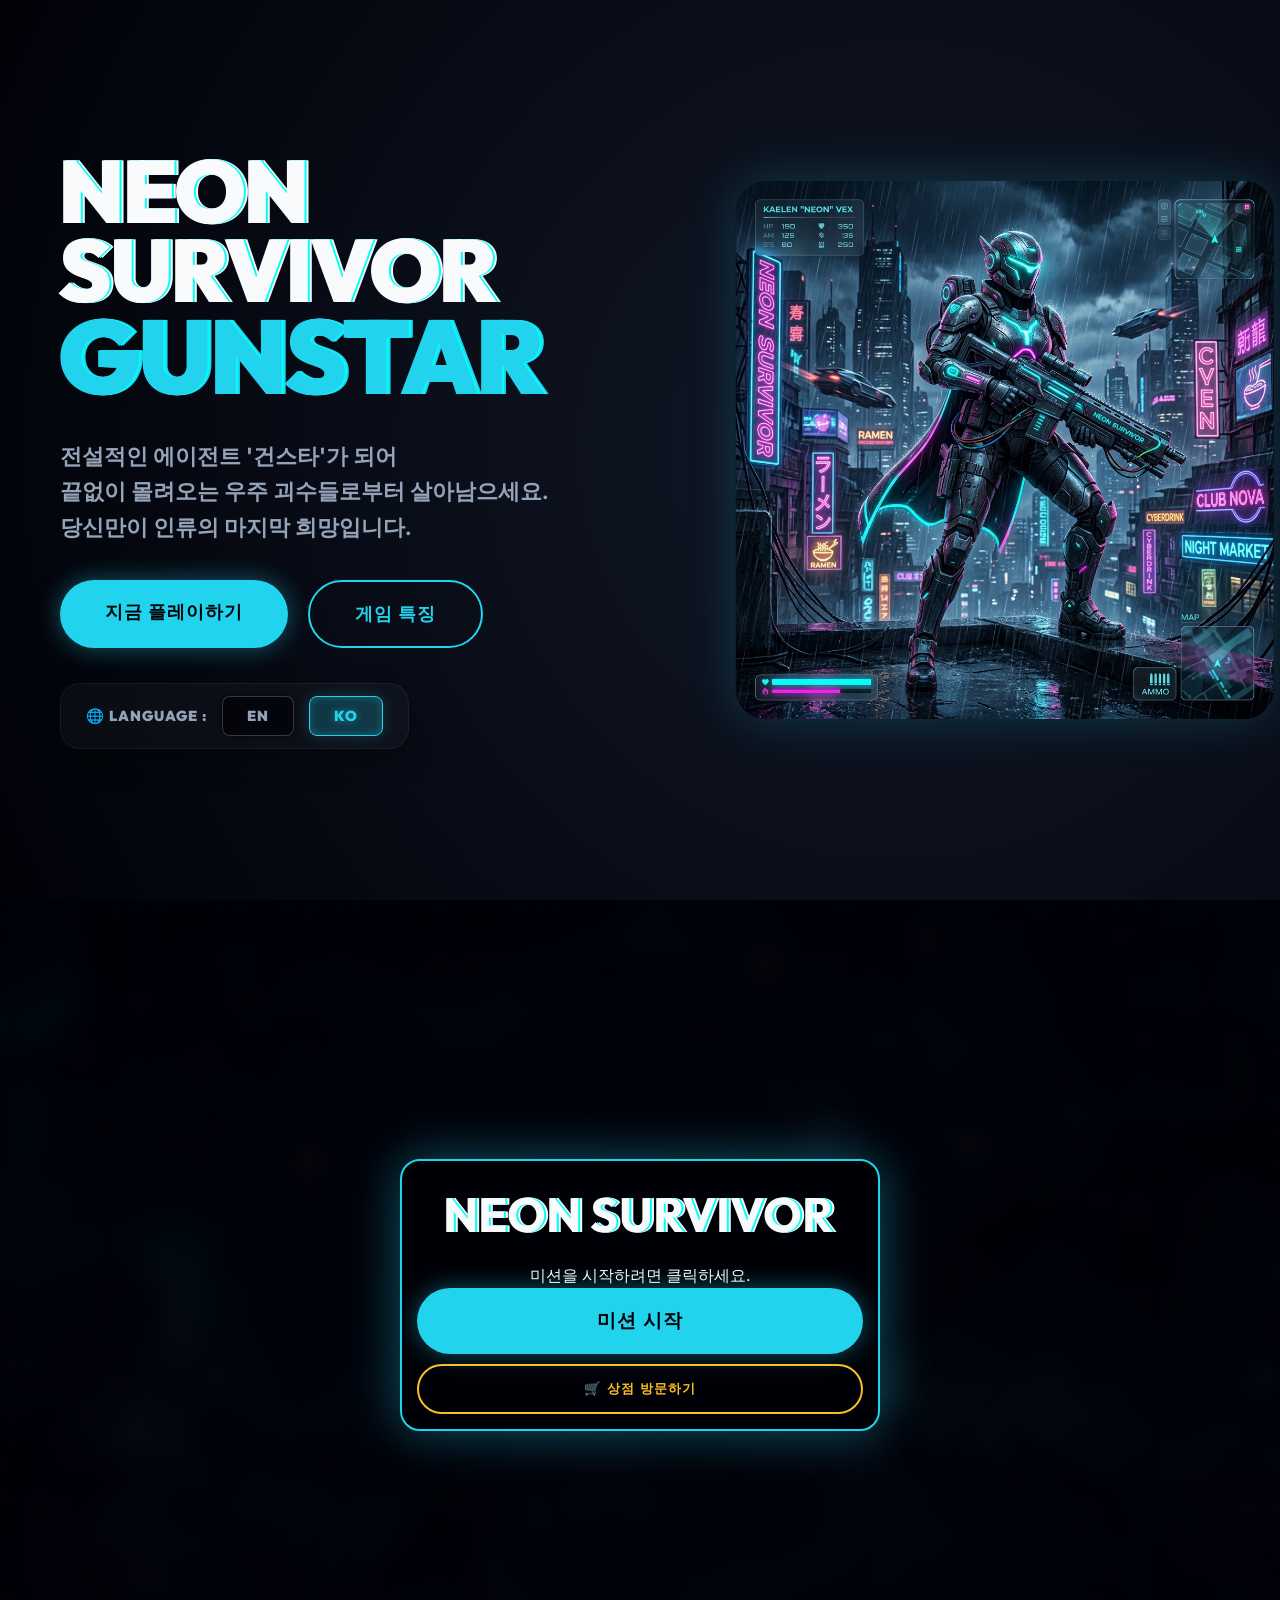
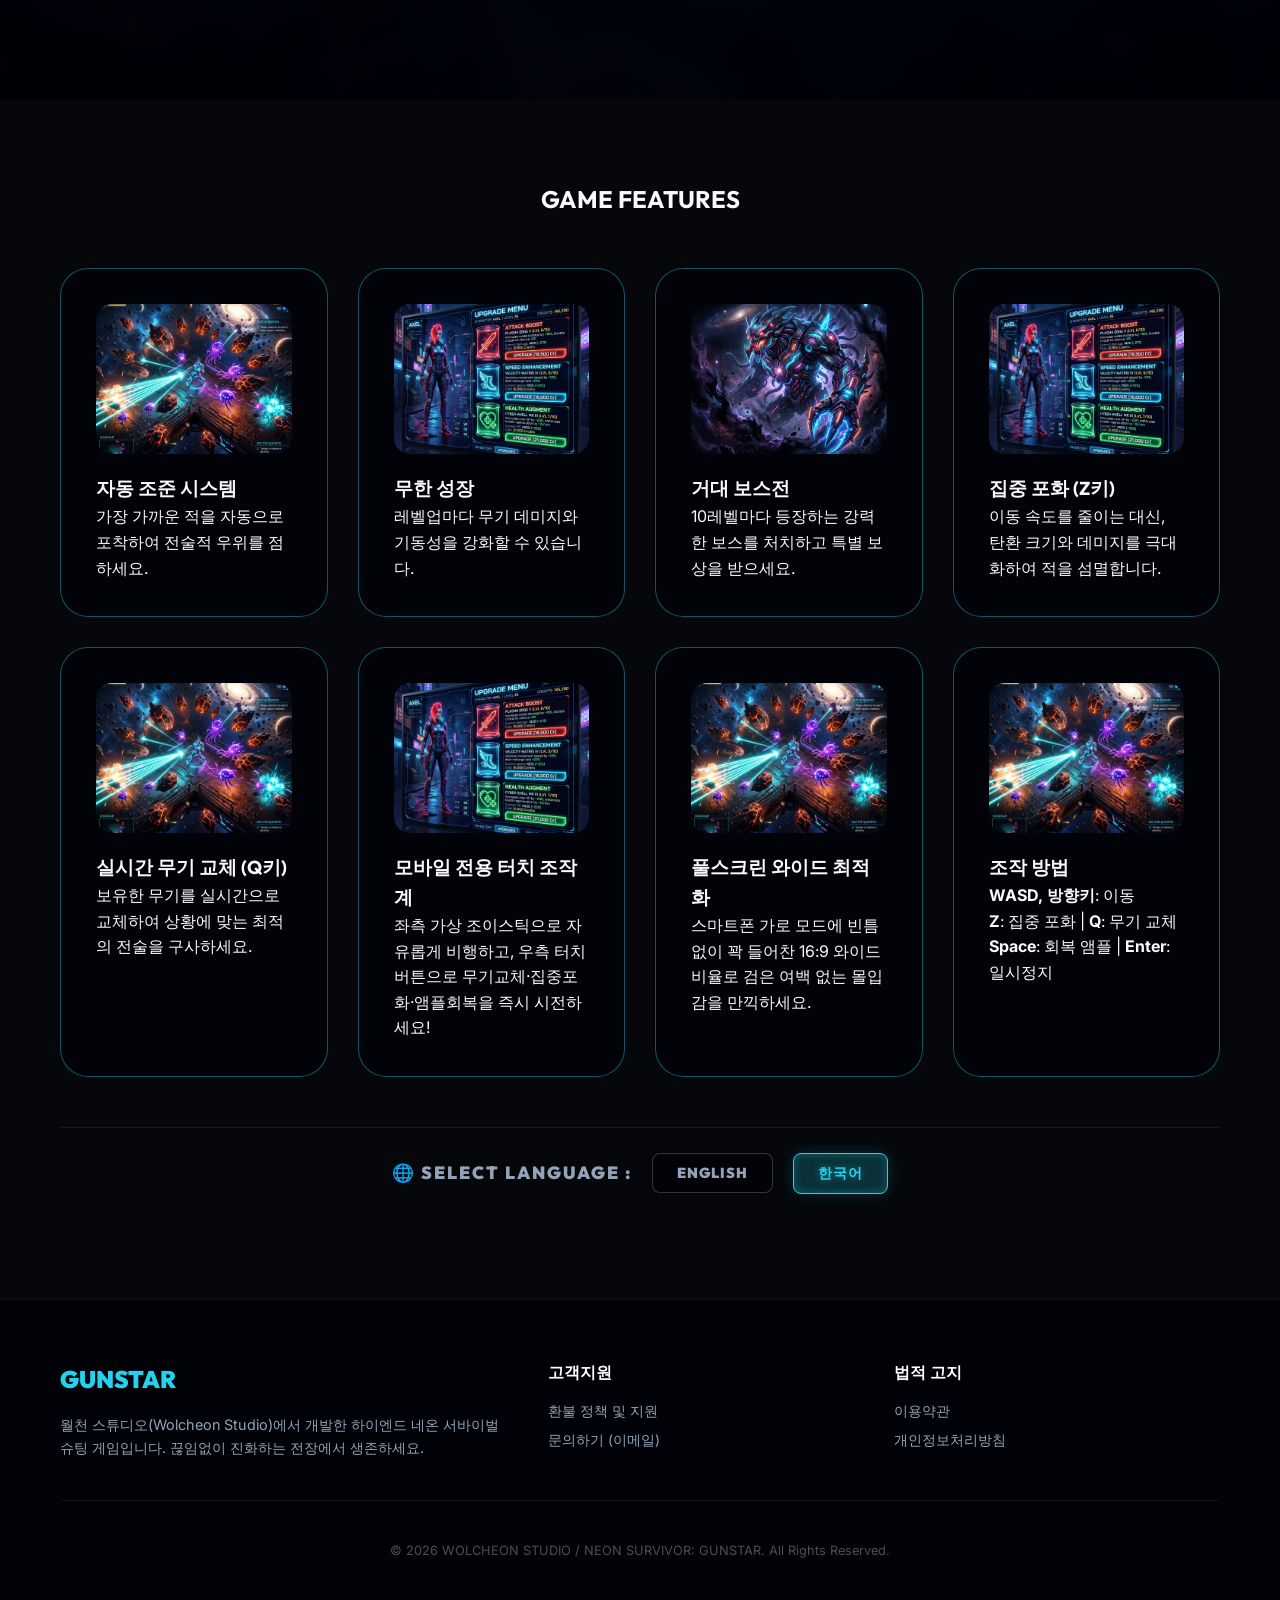
==== commit 82661771: "Add Google AdSense verification script snippet" ====
--- a/index.html
+++ b/index.html
@@ -27,6 +27,8 @@
       }
     })();
   </script>
+  <!-- Google AdSense Verification Snippet -->
+  <script async src="https://pagead2.googlesyndication.com/pagead/js/adsbygoogle.js?client=ca-pub-6573923757164667" crossorigin="anonymous"></script>
   <meta charset="UTF-8">
   <meta name="viewport" content="width=device-width, initial-scale=1.0">
   <title>NEON SURVIVOR: GUNSTAR - Play Free Online HTML5 Game</title>
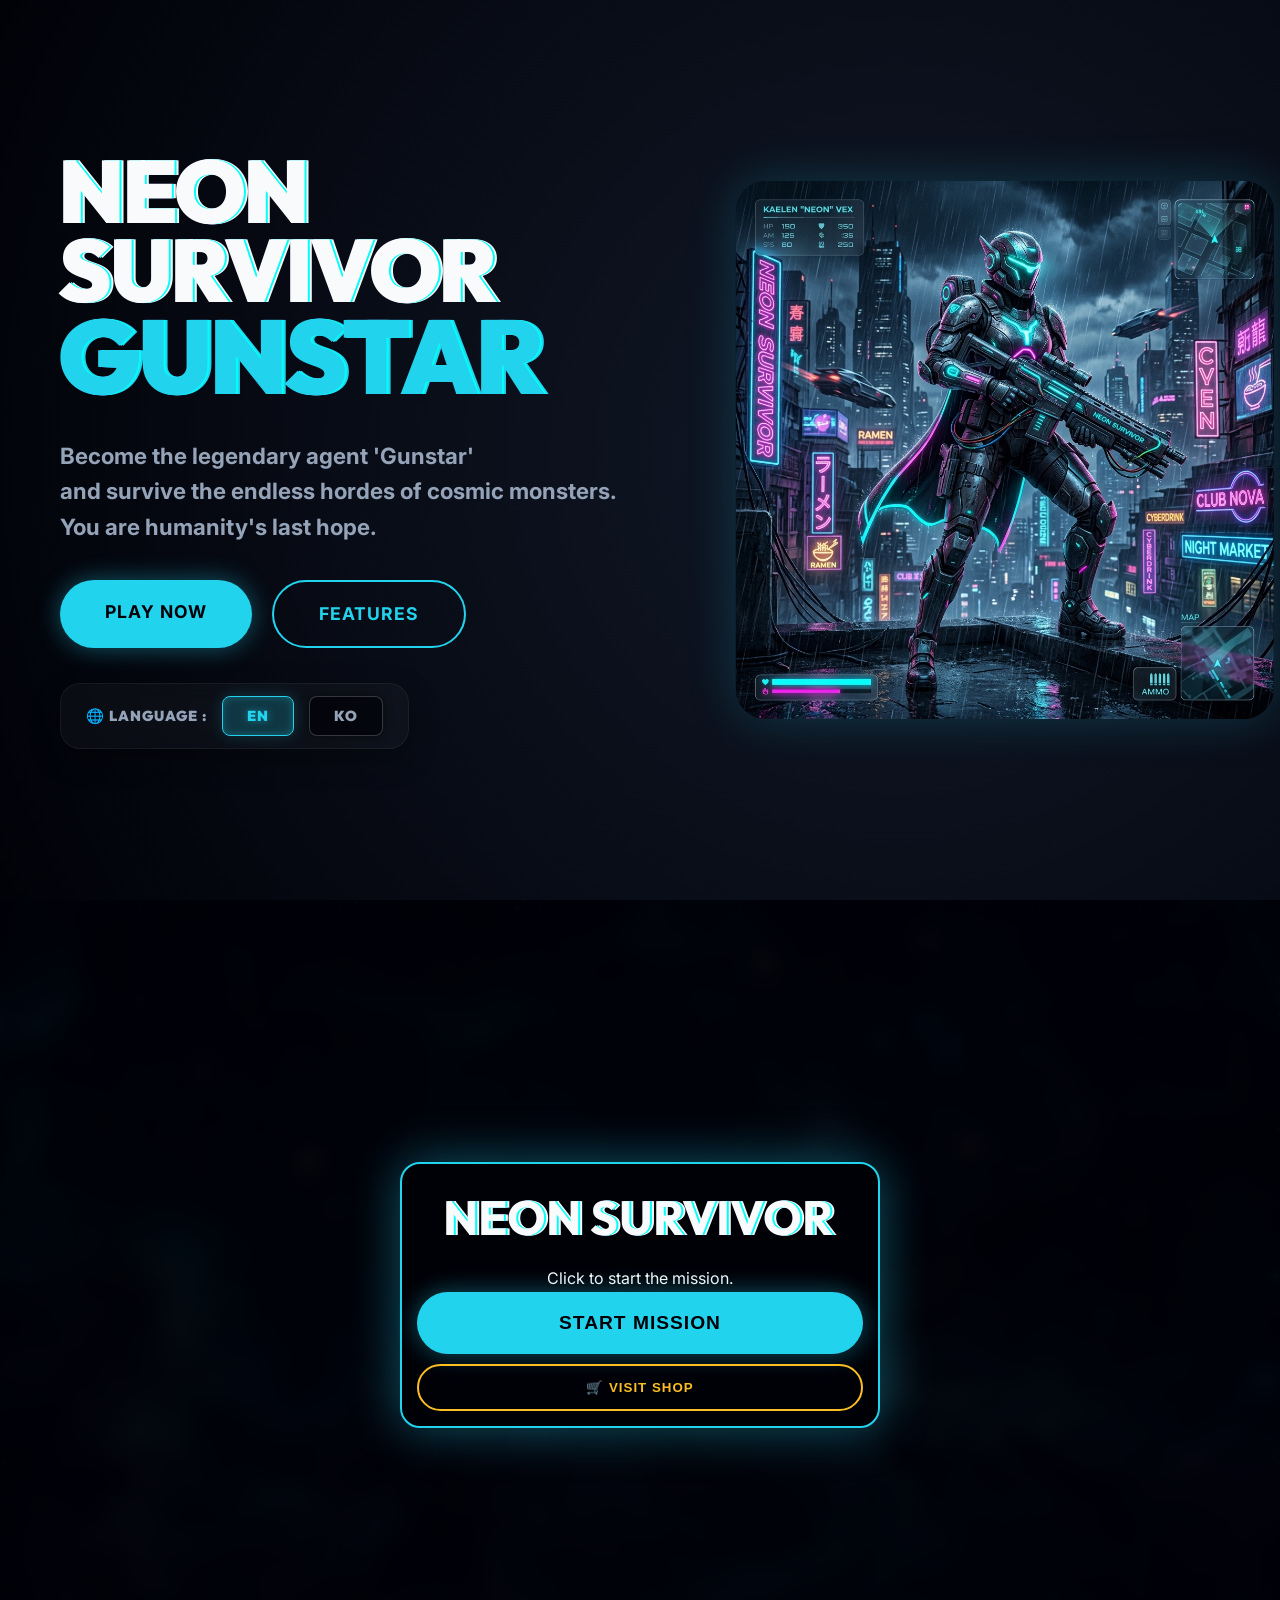
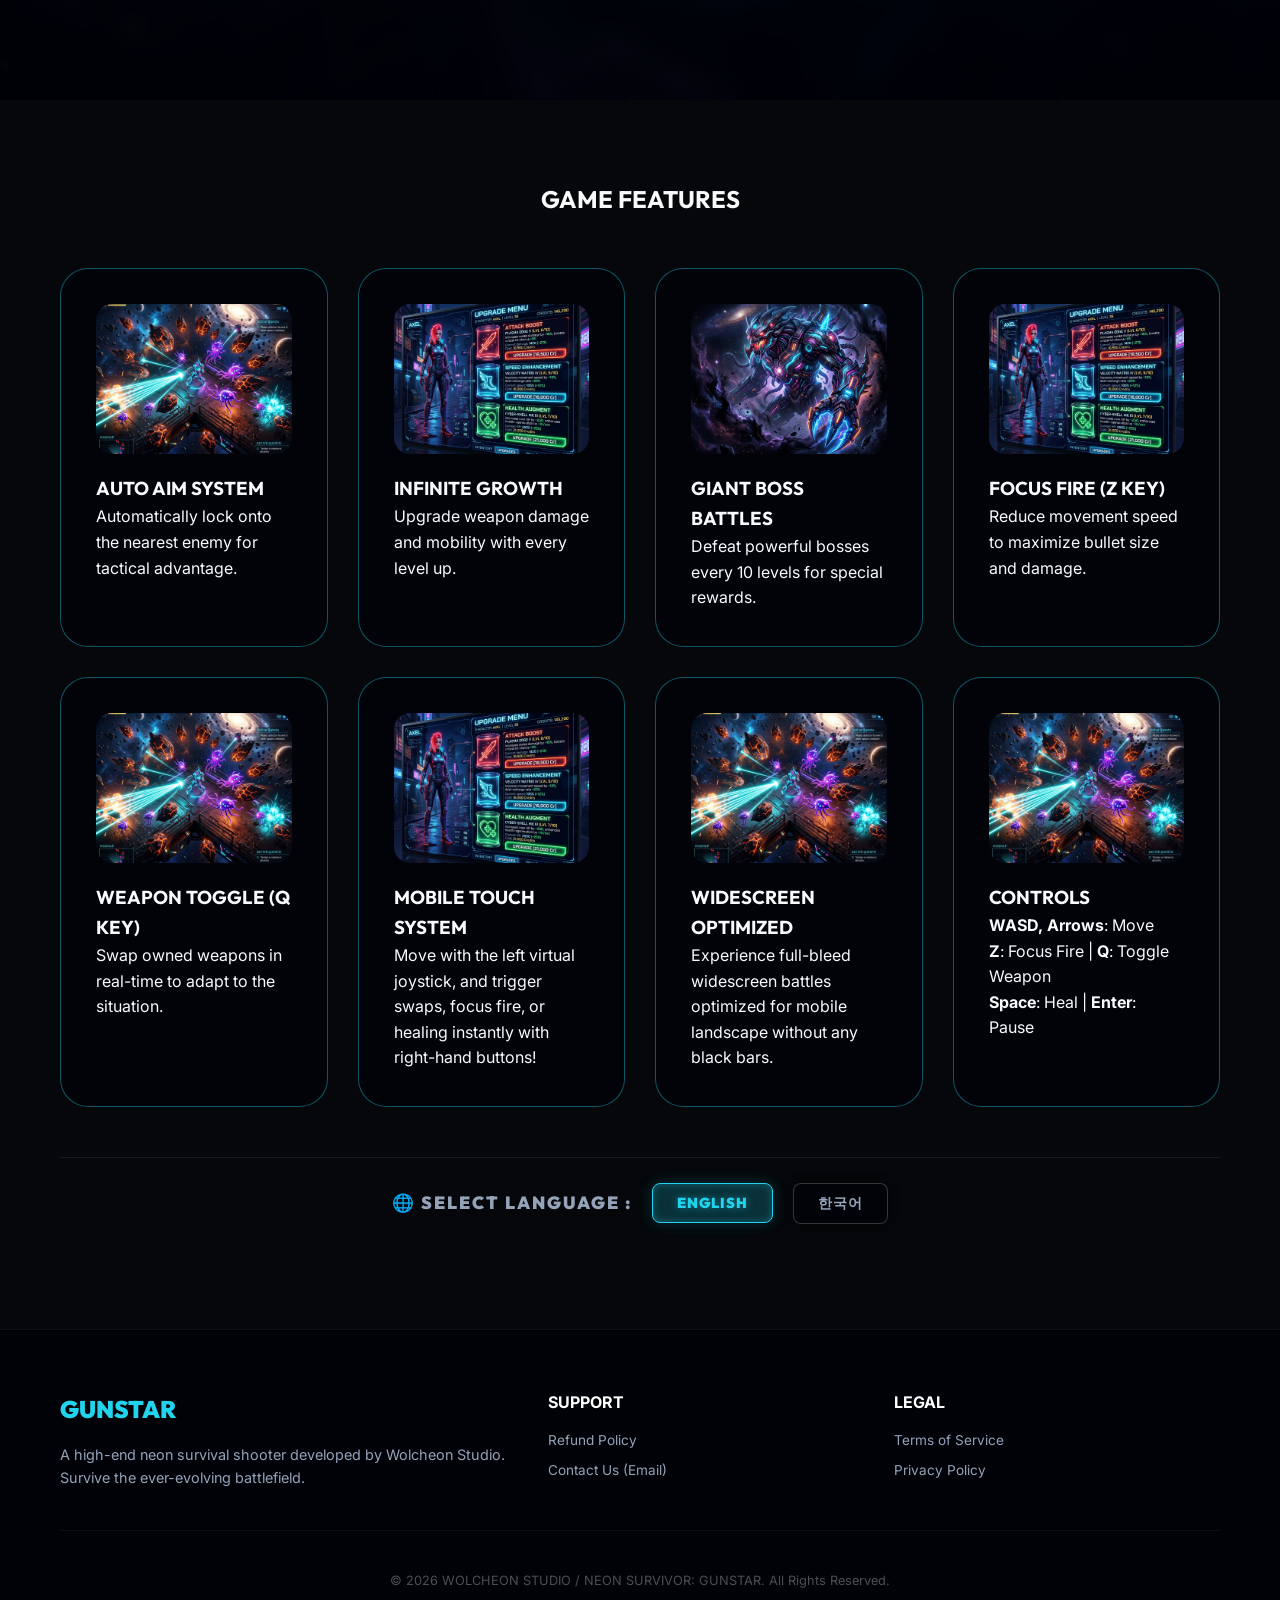
==== commit 7888306a: "fix: resolve Facebook in-app browser orientation lock and lang auto-fallback" ====
--- a/index.html
+++ b/index.html
@@ -2,25 +2,45 @@
 <html lang="ko">
 <head>
   <script>
-    // 카카오톡 외부 브라우저(크롬/사파리) 자동 아웃링크 강제 이동 및 전용 안내 레이어 활성화
+    // 인앱 브라우저(페이스북, 인스타그램, 카카오톡, 라인) 감지 및 외부 브라우저(크롬/사파리) 이동 안내
     (function() {
       var ua = navigator.userAgent.toLowerCase();
-      if (ua.indexOf('kakaotalk') > -1) {
+      var isKakao = ua.indexOf('kakaotalk') > -1;
+      var isFacebook = ua.indexOf('fban') > -1 || ua.indexOf('fbav') > -1;
+      var isInstagram = ua.indexOf('instagram') > -1;
+      var isLine = ua.indexOf('line') > -1;
+      var isInApp = isKakao || isFacebook || isInstagram || isLine;
+
+      if (isInApp) {
         document.addEventListener("DOMContentLoaded", function() {
-          var warningEl = document.getElementById('kakaotalk-warning');
+          var warningEl = document.getElementById('inapp-browser-warning');
           if (warningEl) warningEl.style.display = 'flex';
           
-          var outlinkUrl = 'kakaotalk://web/openExternalApp?url=' + encodeURIComponent(window.location.href);
+          var outlinkUrl = '';
+          if (isKakao) {
+            outlinkUrl = 'kakaotalk://web/openExternalApp?url=' + encodeURIComponent(window.location.href);
+          } else if (/android/.test(ua)) {
+            var cleanUrl = window.location.href.replace(/^https?:\/\//, '');
+            outlinkUrl = 'intent://' + cleanUrl + '#Intent;scheme=https;package=com.android.chrome;end';
+          }
           
-          // Auto redirect after 800ms delay to allow DOM to render and prevent browser freeze
-          setTimeout(function() {
-            location.href = outlinkUrl;
-          }, 800);
+          if (outlinkUrl) {
+            setTimeout(function() {
+              location.href = outlinkUrl;
+            }, 800);
+          }
           
-          var btn = document.getElementById('btn-kakao-outlink');
+          var btn = document.getElementById('btn-inapp-outlink');
           if (btn) {
             btn.onclick = function() {
-              location.href = outlinkUrl;
+              if (outlinkUrl) {
+                location.href = outlinkUrl;
+              } else {
+                // iOS Facebook/Instagram manual guidance fallback
+                alert(window.currentLang === 'ko' ? 
+                  "아이폰(iOS)의 경우 페이스북/인스타그램 자체 앱 제약으로 자동 이동이 불가능합니다.\n\n우측 하단 나침반 아이콘이나 메뉴(점 3개 •••)를 누른 후 'Safari로 열기'를 선택하여 게임을 실행해 주세요!" : 
+                  "On iOS, auto-redirect is restricted by Facebook/Instagram.\n\nPlease tap the Compass icon in the bottom-right or the Menu (three dots •••) and select 'Open in Safari' to play!");
+              }
             };
           }
         });
@@ -52,19 +72,19 @@
 </head>
 <body>
 
-  <!-- KakaoTalk Outlink Warning Overlay -->
-  <div id="kakaotalk-warning" style="display:none; position:fixed; top:0; left:0; width:100vw; height:100vh; background:#010208; z-index:999999; flex-direction:column; align-items:center; justify-content:center; padding:20px; text-align:center;">
+  <!-- In-App Browser Outlink Warning Overlay -->
+  <div id="inapp-browser-warning" style="display:none; position:fixed; top:0; left:0; width:100vw; height:100vh; background:#010208; z-index:999999; flex-direction:column; align-items:center; justify-content:center; padding:20px; text-align:center; box-sizing:border-box;">
     <div style="font-size:3rem; margin-bottom:20px; animation: float 3s ease-in-out infinite;">🚀</div>
     <h2 style="color:var(--accent-cyan); font-weight:900; margin-bottom:15px; font-family:'Outfit', sans-serif;">NEON SURVIVOR: GUNSTAR</h2>
-    <p style="color:var(--text-secondary); max-width:400px; line-height:1.6; margin-bottom:30px; font-size:1.05rem;">
-      카카오톡 웹뷰에서는 게임이 원활하지 않을 수 있습니다.<br>
-      가장 쾌적하고 부드러운 플레이를 위해<br><strong>크롬(Chrome) 또는 사파리(Safari)</strong> 브라우저로 이동합니다.
+    <p style="color:var(--text-secondary); max-width:400px; line-height:1.6; margin-bottom:30px; font-size:1.05rem;" data-i18n="inapp_warning_desc">
+      인앱 브라우저(페이스북, 인스타그램, 카카오톡, 라인)에서는 화면 회전이 지원되지 않거나 게임이 원활하지 않을 수 있습니다.<br>
+      가장 쾌적한 플레이를 위해 <strong>크롬(Chrome) 또는 사파리(Safari)</strong>로 이동합니다.
     </p>
-    <button id="btn-kakao-outlink" class="btn btn-primary" style="padding:15px 40px; font-size:1.1rem; box-shadow:0 0 30px var(--accent-cyan);">
+    <button id="btn-inapp-outlink" class="btn btn-primary" data-i18n="inapp_btn_open" style="padding:15px 40px; font-size:1.1rem; box-shadow:0 0 30px var(--accent-cyan);">
       외부 브라우저로 실행하기 (PLAY NOW)
     </button>
-    <p style="font-size:0.8rem; color:var(--text-secondary); margin-top:20px; opacity:0.6;">
-      * 이동이 안 될 경우, 우측 하단 <b>더보기(점 3개)</b> ➡️ <b>다른 브라우저로 열기</b>를 선택해 주세요.
+    <p style="font-size:0.8rem; color:var(--text-secondary); margin-top:20px; opacity:0.6; max-width:420px; line-height:1.4;" data-i18n="inapp_warning_sub">
+      * 자동으로 이동하지 않을 경우, 우측 상단/하단 메뉴(점 3개 ••• 또는 나침반 아이콘)를 누른 후 <b>'브라우저로 열기'</b> 또는 <b>'Safari로 열기'</b>를 선택해 주세요.
     </p>
   </div>
 
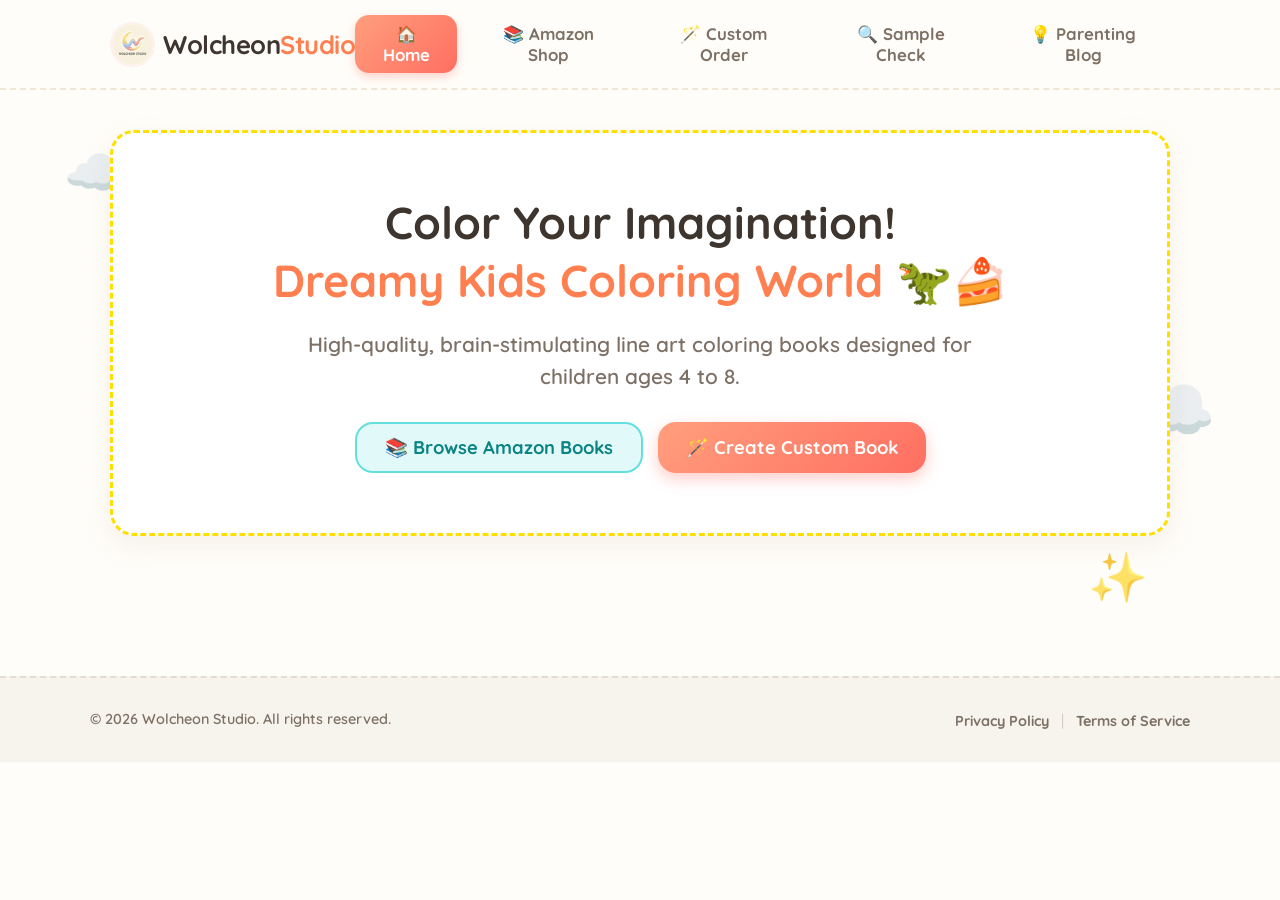
==== commit b5e86283: "Update site to coloring book, move game to game folder" ====
--- a/index.html
+++ b/index.html
@@ -1,397 +1,408 @@
 <!DOCTYPE html>
-<html lang="ko">
+<html lang="en">
 <head>
-  <script>
-    // 인앱 브라우저(페이스북, 인스타그램, 카카오톡, 라인) 감지 및 외부 브라우저(크롬/사파리) 이동 안내
-    (function() {
-      var ua = navigator.userAgent.toLowerCase();
-      var isKakao = ua.indexOf('kakaotalk') > -1;
-      var isFacebook = ua.indexOf('fban') > -1 || ua.indexOf('fbav') > -1;
-      var isInstagram = ua.indexOf('instagram') > -1;
-      var isLine = ua.indexOf('line') > -1;
-      var isInApp = isKakao || isFacebook || isInstagram || isLine;
-
-      if (isInApp) {
-        document.addEventListener("DOMContentLoaded", function() {
-          var warningEl = document.getElementById('inapp-browser-warning');
-          if (warningEl) warningEl.style.display = 'flex';
-          
-          var outlinkUrl = '';
-          if (isKakao) {
-            outlinkUrl = 'kakaotalk://web/openExternalApp?url=' + encodeURIComponent(window.location.href);
-          } else if (/android/.test(ua)) {
-            var cleanUrl = window.location.href.replace(/^https?:\/\//, '');
-            outlinkUrl = 'intent://' + cleanUrl + '#Intent;scheme=https;package=com.android.chrome;end';
-          }
-          
-          if (outlinkUrl) {
-            setTimeout(function() {
-              location.href = outlinkUrl;
-            }, 800);
-          }
-          
-          var btn = document.getElementById('btn-inapp-outlink');
-          if (btn) {
-            btn.onclick = function() {
-              if (outlinkUrl) {
-                location.href = outlinkUrl;
-              } else {
-                // iOS Facebook/Instagram manual guidance fallback
-                alert(window.currentLang === 'ko' ? 
-                  "아이폰(iOS)의 경우 페이스북/인스타그램 자체 앱 제약으로 자동 이동이 불가능합니다.\n\n우측 하단 나침반 아이콘이나 메뉴(점 3개 •••)를 누른 후 'Safari로 열기'를 선택하여 게임을 실행해 주세요!" : 
-                  "On iOS, auto-redirect is restricted by Facebook/Instagram.\n\nPlease tap the Compass icon in the bottom-right or the Menu (three dots •••) and select 'Open in Safari' to play!");
-              }
-            };
-          }
-        });
-      }
-    })();
-  </script>
-  <!-- Google AdSense Verification Snippet -->
-  <script async src="https://pagead2.googlesyndication.com/pagead/js/adsbygoogle.js?client=ca-pub-6573923757164667" crossorigin="anonymous"></script>
-  <meta charset="UTF-8">
-  <meta name="viewport" content="width=device-width, initial-scale=1.0">
-  <title>NEON SURVIVOR: GUNSTAR - Play Free Online HTML5 Game</title>
-  <meta name="description" content="3초 무설치 즉시 실행! 전 세계 유저와 랭킹을 겨루는 초광속 네온 사이파이 생존 슈팅 웹게임. Play Neon Survivor: Gunstar, the ultimate neon cyberpunk survival shooter directly in your browser. Free online HTML5 game.">
-  <meta name="keywords" content="네온 서바이버, Neon Survivor, 건스타, Gunstar, 무료 웹게임, 탕탕특공대 웹버전, 뱀파이어 서바이벌 웹, HTML5 RPG, 3초 웹게임, 무료 오락실 게임, Cyberpunk Web Game, Free Online HTML5 Game, Play Free Shooter, Mobile Friendly Web Game">
-  <meta name="robots" content="index, follow">
-  <!-- Open Graph / Facebook -->
-  <meta property="og:type" content="website">
-  <meta property="og:title" content="NEON SURVIVOR: GUNSTAR (네온 서바이버: 건스타)">
-  <meta property="og:description" content="3초 무설치 즉시 실행! 전 세계 유저와 실시간 랭킹을 겨루는 초광속 네온 사이파이 생존 슈팅 웹게임. 플레이하고 글로벌 결제/광고 리워드를 잠금해제해 보세요!">
-  <meta property="og:image" content="https://raw.githubusercontent.com/wolcheon/webcheon/main/assets/og_image.png">
-  <!-- Twitter -->
-  <meta property="twitter:card" content="summary_large_image">
-  <meta property="twitter:title" content="NEON SURVIVOR: GUNSTAR">
-  <meta property="twitter:description" content="Ultimate Neon Sci-Fi Survival Shooter. Play free directly in your browser.">
-  <meta property="twitter:image" content="https://raw.githubusercontent.com/wolcheon/webcheon/main/assets/og_image.png">
-  <link rel="preconnect" href="https://fonts.googleapis.com">
-  <link rel="preconnect" href="https://fonts.gstatic.com" crossorigin>
-  <link href="https://fonts.googleapis.com/css2?family=Inter:wght@400;700;900&family=Outfit:wght@400;700;900&display=swap" rel="stylesheet">
-  <link rel="stylesheet" href="style.css?v=20260517_3">
+    <meta charset="UTF-8">
+    <meta name="viewport" content="width=device-width, initial-scale=1.0">
+    <title>Wolcheon Studio - Kids Coloring World</title>
+    <!-- Google Fonts -->
+    <link href="https://fonts.googleapis.com/css2?family=Nunito:wght@400;600;800&family=Quicksand:wght@500;700&display=swap" rel="stylesheet">
+    <link rel="stylesheet" href="index.css">
+    
+    <!-- Placeholder for Google AdSense Script -->
+    <!-- <script async src="https://pagead2.googlesyndication.com/pagead/js/adsbygoogle.js?client=ca-pub-XXXXXXXXXXXXXXXX" crossorigin="anonymous"></script> -->
 </head>
 <body>
-
-  <!-- In-App Browser Outlink Warning Overlay -->
-  <div id="inapp-browser-warning" style="display:none; position:fixed; top:0; left:0; width:100vw; height:100vh; background:#010208; z-index:999999; flex-direction:column; align-items:center; justify-content:center; padding:20px; text-align:center; box-sizing:border-box;">
-    <div style="font-size:3rem; margin-bottom:20px; animation: float 3s ease-in-out infinite;">🚀</div>
-    <h2 style="color:var(--accent-cyan); font-weight:900; margin-bottom:15px; font-family:'Outfit', sans-serif;">NEON SURVIVOR: GUNSTAR</h2>
-    <p style="color:var(--text-secondary); max-width:400px; line-height:1.6; margin-bottom:30px; font-size:1.05rem;" data-i18n="inapp_warning_desc">
-      인앱 브라우저(페이스북, 인스타그램, 카카오톡, 라인)에서는 화면 회전이 지원되지 않거나 게임이 원활하지 않을 수 있습니다.<br>
-      가장 쾌적한 플레이를 위해 <strong>크롬(Chrome) 또는 사파리(Safari)</strong>로 이동합니다.
-    </p>
-    <button id="btn-inapp-outlink" class="btn btn-primary" data-i18n="inapp_btn_open" style="padding:15px 40px; font-size:1.1rem; box-shadow:0 0 30px var(--accent-cyan);">
-      외부 브라우저로 실행하기 (PLAY NOW)
-    </button>
-    <p style="font-size:0.8rem; color:var(--text-secondary); margin-top:20px; opacity:0.6; max-width:420px; line-height:1.4;" data-i18n="inapp_warning_sub">
-      * 자동으로 이동하지 않을 경우, 우측 상단/하단 메뉴(점 3개 ••• 또는 나침반 아이콘)를 누른 후 <b>'브라우저로 열기'</b> 또는 <b>'Safari로 열기'</b>를 선택해 주세요.
-    </p>
-  </div>
-
-  <!-- Landscape Orientation Warning Overlay -->
-  <div id="orientation-warning">
-    <div class="warning-content">
-      <div class="warning-icon">🔄</div>
-      <div class="warning-title" data-i18n="rotate_screen_title">가로 모드 전용 게임</div>
-      <div class="warning-desc" data-i18n="rotate_screen_desc">더 나은 몰입감을 위해 스마트폰을 <strong>가로(Landscape)</strong>로 회전해주세요!</div>
+    <!-- Cloud Decorations -->
+    <div class="cloud cloud-1">☁️</div>
+    <div class="cloud cloud-2">☁️</div>
+    <div class="cloud cloud-3">🎈</div>
+    <div class="cloud cloud-4">✨</div>
+
+    <!-- Header -->
+    <header class="main-header">
+        <div class="header-container">
+            <div class="logo" onclick="navigateTo('home')">
+                <img src="assets/wolcheon_logo.jpg" alt="Wolcheon Studio Logo" class="logo-img-tag" onerror="this.style.display='none'; this.nextElementSibling.style.display='inline-block';">
+                <span class="logo-text">Wolcheon<span class="highlight">Studio</span></span>
+            </div>
+            <nav class="main-nav">
+                <button class="nav-btn active" id="btn-home" onclick="navigateTo('home')">🏠 Home</button>
+                <button class="nav-btn" id="btn-books" onclick="navigateTo('books')">📚 Amazon Shop</button>
+                <button class="nav-btn" id="btn-studio" onclick="navigateTo('studio')">🪄 Custom Order</button>
+                <button class="nav-btn" id="btn-verify" onclick="navigateTo('verify')">🔍 Sample Check</button>
+                <button class="nav-btn" id="btn-blog" onclick="navigateTo('blog')">💡 Parenting Blog</button>
+            </nav>
+        </div>
+    </header>
+
+    <!-- Main Content -->
+    <main class="main-content">
+        <!-- 1. Home Section -->
+        <section id="sec-home" class="page-section active">
+            <div class="hero-section">
+                <h1 class="hero-title">Color Your Imagination!<br><span class="pop-text">Dreamy Kids Coloring World</span> 🦖🍰</h1>
+                <p class="hero-subtitle">High-quality, brain-stimulating line art coloring books designed for children ages 4 to 8.</p>
+                <div class="hero-actions">
+                    <button class="btn-secondary" onclick="navigateTo('books')">📚 Browse Amazon Books</button>
+                    <button class="btn-primary ripple" onclick="navigateTo('studio')">🪄 Create Custom Book</button>
+                </div>
+            </div>
+            
+            <!-- Note: The 3 feature cards were removed per user request to prioritize the Amazon Shop -->
+        </section>
+
+        <!-- 2. Amazon Shop Section -->
+        <section id="sec-books" class="page-section">
+            <div class="section-header">
+                <h2>📚 Our Amazon Bestsellers</h2>
+                <p>Premium coloring books formatted perfectly for KDP print standards. Grab a free sample before you buy!</p>
+            </div>
+
+            <div class="books-grid">
+                <!-- Book 1: Dinosaur -->
+                <div class="book-card">
+                    <div class="book-cover-wrapper">
+                        <a href="https://www.amazon.com/dp/B0H4RP3J5R" target="_blank">
+                            <img src="assets/cover_dinosaur.jpg" class="book-cover-img" alt="Dinosaur Cover" style="width: 100%; border-radius: 10px; box-shadow: 0 5px 15px rgba(0,0,0,0.1);">
+                        </a>
+                    </div>
+                    <div class="book-info">
+                        <h3>Dinosaur Playground</h3>
+                        <p class="tag">Ages 4-8 • Bestseller</p>
+                        <p class="desc">40 pages of cute baby dinosaurs playing on slides, swings, and more!</p>
+                        <div class="book-actions">
+                            <button class="btn-card-primary" onclick="watchAdToPreview('dinosaur')">🎁 Free Sample (First 3 Pages)</button>
+                            <a href="https://www.amazon.com/dp/B0H4RP3J5R" target="_blank" class="btn-card-secondary">🛒 Buy on Amazon</a>
+                        </div>
+                    </div>
+                </div>
+
+                <!-- Book 2: Baking -->
+                <div class="book-card">
+                    <div class="book-cover-wrapper">
+                        <a href="https://amazon.com/" target="_blank">
+                            <img src="assets/cover_baking.jpg" class="book-cover-img" alt="Baking Cover" style="width: 100%; border-radius: 10px; box-shadow: 0 5px 15px rgba(0,0,0,0.1);">
+                        </a>
+                    </div>
+                    <div class="book-info">
+                        <h3>Baking Fairy Animals</h3>
+                        <p class="tag">Ages 4-8 • Emotional Dev</p>
+                        <p class="desc">40 sweet pages of kitchen fairy animals baking cookies and cupcakes.</p>
+                        <div class="book-actions">
+                            <button class="btn-card-primary" onclick="watchAdToPreview('baking')">🎁 Free Sample (First 3 Pages)</button>
+                            <a href="#" class="btn-card-secondary" onclick="alert('Redirecting to Amazon...')">🛒 Buy on Amazon</a>
+                        </div>
+                    </div>
+                </div>
+
+                <!-- Book 3: Jobs -->
+                <div class="book-card">
+                    <div class="book-cover-wrapper">
+                        <a href="https://amazon.com/" target="_blank">
+                            <img src="assets/cover_job.jpg" class="book-cover-img" alt="Jobs Cover" style="width: 100%; border-radius: 10px; box-shadow: 0 5px 15px rgba(0,0,0,0.1);">
+                        </a>
+                    </div>
+                    <div class="book-info">
+                        <h3>Dream Jobs Coloring Book</h3>
+                        <p class="tag">Ages 4-8 • Career Dreams</p>
+                        <p class="desc">Explore various exciting careers! Astronauts, doctors, firefighters, and more.</p>
+                        <div class="book-actions">
+                            <button class="btn-card-primary" onclick="watchAdToPreview('job')">🎁 Free Sample (First 3 Pages)</button>
+                            <a href="#" class="btn-card-secondary" onclick="alert('Redirecting to Amazon...')">🛒 Buy on Amazon</a>
+                        </div>
+                    </div>
+                </div>
+
+                <!-- Book 4: Eco-Guardians -->
+                <div class="book-card">
+                    <div class="book-cover-wrapper">
+                        <a href="https://amazon.com/" target="_blank">
+                            <img src="assets/cover_eco.jpg" class="book-cover-img" alt="Eco Cover" style="width: 100%; border-radius: 10px; box-shadow: 0 5px 15px rgba(0,0,0,0.1);">
+                        </a>
+                    </div>
+                    <div class="book-info">
+                        <h3>Eco-Guardians</h3>
+                        <p class="tag">Ages 4-8 • Environment</p>
+                        <p class="desc">Join our little animal heroes in saving the planet. Fun and educational!</p>
+                        <div class="book-actions">
+                            <button class="btn-card-primary" onclick="watchAdToPreview('eco')">🎁 Free Sample (First 3 Pages)</button>
+                            <a href="#" class="btn-card-secondary" onclick="alert('Redirecting to Amazon...')">🛒 Buy on Amazon</a>
+                        </div>
+                    </div>
+                </div>
+            </div>
+        </section>
+
+        <!-- 3. Custom Order Section -->
+        <section id="sec-studio" class="page-section">
+            <div class="section-header">
+                <h2>🪄 Custom Coloring Book Order</h2>
+                <p>Order a 100% personalized coloring book! Provide a photo and choose your favorite themes.</p>
+            </div>
+
+            <div class="studio-container" style="max-width: 800px; margin: 0 auto;">
+                
+                <!-- 4-Step Workflow Guide -->
+                <div class="workflow-guide" style="background: #fffcf8; padding: 20px; border-radius: 15px; border: 2px solid #ffe8df; margin-bottom: 30px;">
+                    <h3 style="color: #ff6b6b; margin-bottom: 15px; text-align: center;">How It Works</h3>
+                    <div style="display: flex; justify-content: space-between; text-align: center; gap: 10px;">
+                        <div style="flex: 1;">
+                            <div style="font-size: 2rem; margin-bottom: 5px;">📤</div>
+                            <h4 style="font-size: 0.9rem; margin-bottom: 5px;">1. Upload & Order</h4>
+                            <p style="font-size: 0.8rem; color: #666;">Provide photo & select themes.</p>
+                        </div>
+                        <div style="flex: 1;">
+                            <div style="font-size: 2rem; margin-bottom: 5px;">✉️</div>
+                            <h4 style="font-size: 0.9rem; margin-bottom: 5px;">2. 1st Draft Review</h4>
+                            <p style="font-size: 0.8rem; color: #666;">Check sample via email password.</p>
+                        </div>
+                        <div style="flex: 1;">
+                            <div style="font-size: 2rem; margin-bottom: 5px;">🔄</div>
+                            <h4 style="font-size: 0.9rem; margin-bottom: 5px;">3. Revisions</h4>
+                            <p style="font-size: 0.8rem; color: #666;">Max 2 times. (수정사항 메일 발송 후 4일 이내 미확인 시 자동 진행)</p>
+                        </div>
+                        <div style="flex: 1;">
+                            <div style="font-size: 2rem; margin-bottom: 5px;">📦</div>
+                            <h4 style="font-size: 0.9rem; margin-bottom: 5px;">4. Print & Ship</h4>
+                            <p style="font-size: 0.8rem; color: #666;">Printed & shipped to your door!</p>
+                        </div>
+                    </div>
+                </div>
+
+                <!-- Custom Book Order Form -->
+                <div class="order-form-panel" style="background: white; padding: 30px; border-radius: 20px; box-shadow: 0 10px 30px rgba(0,0,0,0.05);">
+                    <h3 style="margin-bottom: 20px; color: #5a4b41;">📝 Customization Details</h3>
+                    <form onsubmit="submitCustomOrder(event)" style="display: flex; flex-direction: column; gap: 20px;">
+                        
+                        <div class="form-group">
+                            <label style="font-weight: bold; color: #5a4b41; margin-bottom: 5px; display: block;">Customer Email <span style="color: red;">*</span></label>
+                            <p style="font-size: 0.8rem; color: #888; margin-bottom: 5px;">We will send the 1st draft preview to this email address.</p>
+                            <input type="email" id="order-email" required placeholder="you@example.com" style="width: 100%; padding: 12px; border: 2px solid #ffe8df; border-radius: 10px; font-family: 'Nunito', sans-serif;">
+                        </div>
+
+                        <div class="form-group">
+                            <label style="font-weight: bold; color: #5a4b41; margin-bottom: 5px; display: block;">Shipping Address <span style="color: red;">*</span></label>
+                            <p style="font-size: 0.8rem; color: #888; margin-bottom: 5px;">Where should we send your printed book?</p>
+                            <input type="text" id="order-address" required placeholder="Full shipping address" style="width: 100%; padding: 12px; border: 2px solid #ffe8df; border-radius: 10px; font-family: 'Nunito', sans-serif;">
+                        </div>
+
+                        <div class="form-group">
+                            <label style="font-weight: bold; color: #5a4b41; margin-bottom: 5px; display: block;">4-Digit Password for Sample <span style="color: red;">*</span></label>
+                            <p style="font-size: 0.8rem; color: #888; margin-bottom: 5px;">You will use this 4-digit password to securely view your 1st draft sample later.</p>
+                            <input type="password" id="order-password" required maxlength="4" pattern="\d{4}" placeholder="e.g. 1234" style="width: 100%; padding: 12px; border: 2px solid #ffe8df; border-radius: 10px; font-family: 'Nunito', sans-serif;">
+                        </div>
+
+                        <div class="form-group">
+                            <label style="font-weight: bold; color: #5a4b41; margin-bottom: 5px; display: block;">Upload Reference Photo (Optional)</label>
+                            <p style="font-size: 0.8rem; color: #888; margin-bottom: 5px;">e.g., A photo of your child or pet. <strong>All images are securely discarded after order completion.</strong></p>
+                            <input type="file" id="order-photo" accept="image/*" style="width: 100%; padding: 10px; border: 2px dashed #ffb4a2; border-radius: 10px; background: #fffcf8; font-family: 'Nunito', sans-serif;">
+                        </div>
+
+                        <div class="form-group">
+                            <label style="font-weight: bold; color: #5a4b41; margin-bottom: 5px; display: block;">Book Title <span style="color: red;">*</span></label>
+                            <input type="text" id="order-title" required placeholder="e.g. Liam's Dinosaur Adventures" style="width: 100%; padding: 12px; border: 2px solid #ffe8df; border-radius: 10px; font-family: 'Nunito', sans-serif;">
+                        </div>
+
+                        <div class="form-group">
+                            <label style="font-weight: bold; color: #5a4b41; margin-bottom: 5px; display: block;">Back Cover Message (Optional, max 500 chars)</label>
+                            <textarea id="order-backmsg" maxlength="500" rows="4" placeholder="Write a special message for the back cover..." style="width: 100%; padding: 12px; border: 2px solid #ffe8df; border-radius: 10px; font-family: 'Nunito', sans-serif; resize: vertical;"></textarea>
+                            <div style="text-align: right; font-size: 0.8rem; color: #999;" id="char-count">0 / 500</div>
+                        </div>
+
+                        <div class="form-group">
+                            <label style="font-weight: bold; color: #5a4b41; margin-bottom: 10px; display: block;">Select Book Themes <span style="color: red;">*</span></label>
+                            <div style="display: grid; grid-template-columns: repeat(auto-fit, minmax(140px, 1fr)); gap: 10px;">
+                                <label style="display: flex; align-items: center; gap: 8px; cursor: pointer;"><input type="checkbox" name="theme" value="Dinosaurs"> 🦖 Dinosaurs</label>
+                                <label style="display: flex; align-items: center; gap: 8px; cursor: pointer;"><input type="checkbox" name="theme" value="Princesses"> 👑 Princesses</label>
+                                <label style="display: flex; align-items: center; gap: 8px; cursor: pointer;"><input type="checkbox" name="theme" value="Fairies"> 🧚 Fairies</label>
+                                <label style="display: flex; align-items: center; gap: 8px; cursor: pointer;"><input type="checkbox" name="theme" value="Space"> 🚀 Space</label>
+                                <label style="display: flex; align-items: center; gap: 8px; cursor: pointer;"><input type="checkbox" name="theme" value="Ocean"> 🐬 Ocean</label>
+                                <label style="display: flex; align-items: center; gap: 8px; cursor: pointer;"><input type="checkbox" name="theme" value="Safari"> 🦁 Safari</label>
+                                <label style="display: flex; align-items: center; gap: 8px; cursor: pointer;"><input type="checkbox" name="theme" value="Vehicles"> 🚒 Vehicles</label>
+                                <label style="display: flex; align-items: center; gap: 8px; cursor: pointer;"><input type="checkbox" name="theme" value="Magic"> 🪄 Magic</label>
+                                <label style="display: flex; align-items: center; gap: 8px; cursor: pointer;"><input type="checkbox" name="theme" value="Farm"> 🚜 Farm</label>
+                                <label style="display: flex; align-items: center; gap: 8px; cursor: pointer;"><input type="checkbox" name="theme" value="Monsters"> 👾 Monsters</label>
+                                <label style="display: flex; align-items: center; gap: 8px; cursor: pointer;"><input type="checkbox" name="theme" value="Unicorns"> 🦄 Unicorns</label>
+                                <label style="display: flex; align-items: center; gap: 8px; cursor: pointer;"><input type="checkbox" name="theme" value="Superheroes"> 🦸 Superheroes</label>
+                                <label style="display: flex; align-items: center; gap: 8px; cursor: pointer;"><input type="checkbox" name="theme" value="Robots"> 🤖 Robots</label>
+                                <label style="display: flex; align-items: center; gap: 8px; cursor: pointer;"><input type="checkbox" name="theme" value="Animals"> 🐶 Animals</label>
+                                <label style="display: flex; align-items: center; gap: 8px; cursor: pointer;"><input type="checkbox" name="theme" value="Sports"> ⚽ Sports</label>
+                            </div>
+                        </div>
+
+                        <div class="form-group">
+                            <label style="font-weight: bold; color: #5a4b41; margin-bottom: 5px; display: block;">Additional Requests</label>
+                            <textarea id="order-requests" rows="3" placeholder="Any specific details? (e.g. Please include a T-Rex with a party hat)" style="width: 100%; padding: 12px; border: 2px solid #ffe8df; border-radius: 10px; font-family: 'Nunito', sans-serif; resize: vertical;"></textarea>
+                        </div>
+                        
+                        <div class="form-group" style="background: #fbf9f8; padding: 15px; border-radius: 10px; text-align: center; border: 1px solid #eee;">
+                            <span style="font-weight: bold; color: #5a4b41;">Book Length:</span> 
+                            <span style="color: #ff6b6b; font-weight: bold; font-size: 1.1rem; margin-left: 10px;">40 Pages (Fixed)</span>
+                        </div>
+
+                        <button type="submit" class="btn-primary ripple" style="margin-top: 10px; font-size: 1.1rem;">💳 Submit Order & Receive 1st Email</button>
+                    </form>
+                </div>
+            </div>
+        </section>
+
+        <!-- 4. Sample Verification Section -->
+        <section id="sec-verify" class="page-section">
+            <div class="section-header">
+                <h2>🔍 Custom Book Sample Check</h2>
+                <p>Enter the password from your email to preview your 1st draft.</p>
+            </div>
+
+            <div class="verify-container" style="max-width: 1000px; margin: 0 auto;">
+                <div id="verify-login-form" style="background: white; padding: 40px; border-radius: 20px; box-shadow: 0 10px 30px rgba(0,0,0,0.05); text-align: center;">
+                    <h3 style="color: #5a4b41; margin-bottom: 20px;">Unlock Your Sample</h3>
+                    <input type="password" id="sample-password" placeholder="Enter Password (e.g., 1234)" style="width: 100%; max-width: 300px; padding: 15px; border: 2px solid #ffe8df; border-radius: 10px; font-size: 1.2rem; text-align: center; margin-bottom: 20px; font-family: 'Nunito', sans-serif;">
+                    <br>
+                    <button class="btn-primary ripple" onclick="verifyPassword()" style="font-size: 1.2rem; padding: 12px 40px;">🔓 View Book</button>
+                    <p style="color: #ff6b6b; font-size: 0.9rem; margin-top: 15px; font-weight: bold;">Note: 수정사항 메일 발송 후 4일 이내 미확인 시 자동으로 인쇄가 진행됩니다.</p>
+                </div>
+
+                <div id="verify-preview-area" style="display: none; background: #fffcf8; padding: 30px; border-radius: 20px; box-shadow: 0 10px 30px rgba(0,0,0,0.05); text-align: center; border: 2px solid #ffe8df;">
+                    <h3 style="color: #5a4b41; margin-bottom: 10px;">Your Custom Book Draft</h3>
+                    <p style="color: #666; margin-bottom: 20px;">Flip through the pages. If you need revisions (up to 2 times), click Request Revision below.</p>
+                    
+                    <div class="book-viewer" style="display: flex; flex-direction: column; gap: 60px; padding-bottom: 30px;">
+                        <!-- 1. Cover -->
+                        <div class="book-spread" style="display: flex; justify-content: center;">
+                            <img src="assets/sample_dinosaur_1.jpg" style="width: 350px; height: 450px; object-fit: cover; border-radius: 0 10px 10px 0; box-shadow: 10px 10px 20px rgba(0,0,0,0.15); border-left: 6px solid #e0e0e0;" alt="Front Cover">
+                        </div>
+                        
+                        <!-- 2. Inside Page 1 (Blank Left, Drawing Right) -->
+                        <div class="book-spread" style="display: flex; justify-content: center;">
+                            <div class="blank-page" style="width: 350px; height: 450px; background: #fff; box-shadow: inset -10px 0 15px rgba(0,0,0,0.05), -5px 10px 20px rgba(0,0,0,0.1); border-radius: 10px 0 0 10px; display: flex; align-items: center; justify-content: center; color: #ccc; border: 1px solid #eee; border-right: none;">Left (Blank)</div>
+                            <img src="assets/sample_job_2.jpg" style="width: 350px; height: 450px; object-fit: cover; box-shadow: inset 10px 0 15px rgba(0,0,0,0.05), 5px 10px 20px rgba(0,0,0,0.1); border-radius: 0 10px 10px 0;" alt="Page 1">
+                        </div>
+
+                        <!-- 3. Inside Page 2 (Blank Left, Drawing Right) -->
+                        <div class="book-spread" style="display: flex; justify-content: center;">
+                            <div class="blank-page" style="width: 350px; height: 450px; background: #fff; box-shadow: inset -10px 0 15px rgba(0,0,0,0.05), -5px 10px 20px rgba(0,0,0,0.1); border-radius: 10px 0 0 10px; display: flex; align-items: center; justify-content: center; color: #ccc; border: 1px solid #eee; border-right: none;">Left (Blank)</div>
+                            <img src="assets/sample_eco_3.jpg" style="width: 350px; height: 450px; object-fit: cover; box-shadow: inset 10px 0 15px rgba(0,0,0,0.05), 5px 10px 20px rgba(0,0,0,0.1); border-radius: 0 10px 10px 0;" alt="Page 2">
+                        </div>
+
+                        <!-- 4. Back Cover -->
+                        <div class="book-spread" style="display: flex; justify-content: center;">
+                            <div class="back-cover" style="width: 350px; height: 450px; background: #ffe8df; display: flex; align-items: center; justify-content: center; box-shadow: -10px 10px 20px rgba(0,0,0,0.15); border-radius: 10px 0 0 10px; border-right: 6px solid #e0e0e0;">
+                                <p style="color: #5a4b41; font-weight: bold; padding: 20px; text-align: center;">Special Message / Back Cover</p>
+                            </div>
+                        </div>
+                    </div>
+
+                    <div style="margin-top: 20px; display: flex; gap: 15px; justify-content: center;">
+                        <button class="btn-card-secondary" onclick="alert('Revision request form opened.')">📝 Request Revision</button>
+                        <button class="btn-primary ripple" onclick="alert('Book approved! Proceeding to print.')">✅ Approve & Print</button>
+                    </div>
+                </div>
+            </div>
+        </section>
+
+        <!-- 5. Blog Section -->
+        <section id="sec-blog" class="page-section">
+            <div class="section-header">
+                <h2>💡 Child Development Blog</h2>
+                <p>Insights on emotional growth and creativity through the power of coloring.</p>
+            </div>
+
+            <div class="blog-grid">
+                <article class="blog-card" onclick="openBlog(1)">
+                    <div class="blog-img">🧠</div>
+                    <div class="blog-content">
+                        <h3>3 Cognitive Benefits of Coloring for Ages 4-8</h3>
+                        <p class="blog-preview">Coloring is more than just a fun activity. Discover how staying within the lines boosts fine motor skills and frontal lobe development...</p>
+                        <span class="read-more">Read More ➔</span>
+                    </div>
+                </article>
+
+                <article class="blog-card" onclick="openBlog(2)">
+                    <div class="blog-img">🧘</div>
+                    <div class="blog-content">
+                        <h3>Bonding Through Art: Coloring with Parents</h3>
+                        <p class="blog-preview">In a world of screens, physical coloring books offer a therapeutic way to bond and calm anxiety in young children...</p>
+                        <span class="read-more">Read More ➔</span>
+                    </div>
+                </article>
+            </div>
+        </section>
+    </main>
+
+    <!-- AdSense Reward Simulation Modal -->
+    <div class="modal" id="ad-modal">
+        <div class="modal-content" style="max-width: 500px; text-align: center;">
+            <div class="payment-header" style="background: #fbf9f8;">
+                <h3>Watch Ad to Unlock Preview</h3>
+            </div>
+            <div class="payment-body">
+                <p>Your free sample (3 pages) is ready! Please support us by viewing this sponsor message.</p>
+                
+                <!-- Mock AdSense Banner -->
+                <div style="background: #e4e2e2; width: 100%; height: 250px; display: flex; align-items: center; justify-content: center; margin: 20px 0; border: 1px dashed #999; border-radius: 10px;">
+                    <span style="color: #666;">[ Google AdSense Banner ]</span>
+                </div>
+
+                <div id="ad-timer" style="font-weight: bold; color: #ff6b6b; font-size: 1.2rem; margin-bottom: 15px;">
+                    Please wait 5 seconds...
+                </div>
+                
+                <button id="btn-download-sample" class="btn-card-primary" style="opacity: 0.5; pointer-events: none; width: 100%;">
+                    Loading Preview...
+                </button>
+            </div>
+        </div>
     </div>
-  </div>
-
-  <!-- Mobile Floating Sound / Speaker Button -->
-  <button id="mobile-sound-btn" class="icon-btn">🔊</button>
-
-  <section id="hero" style="height: 100vh; display: flex; align-items: center; background: radial-gradient(circle at 70% 50%, #111827 0%, #010208 100%); overflow: hidden;">
-    <div class="container hero-content" style="display: grid; grid-template-columns: 1.2fr 0.8fr; gap: 40px; align-items: center; width: 100%;">
-      <div class="hero-text" style="text-align: left;">
-        <h1 class="glitch" data-text="NEON SURVIVOR" style="font-size: 5.5rem; line-height: 0.9; margin-bottom: 0;">NEON SURVIVOR</h1>
-        <h1 class="glitch" data-text="GUNSTAR" style="font-size: 6.5rem; line-height: 0.9; color: var(--accent-cyan); margin-top: 0;">GUNSTAR</h1>
-        <p class="hero-sub" data-i18n="hero_sub" style="font-size: 1.4rem; color: var(--text-secondary); margin: 35px 0; line-height: 1.6; font-weight: 700;">
-          전설적인 에이전트 '건스타'가 되어<br>
-          끝없이 몰려오는 우주 괴수들로부터 살아남으세요.<br>
-          당신만이 인류의 마지막 희망입니다.
-        </p>
-        <div class="btn-group" style="display: flex; gap: 20px;">
-          <a href="#game-section" id="playNowBtn" class="btn btn-primary" data-i18n="play_now" style="padding: 18px 45px; font-size: 1.1rem;">지금 플레이하기</a>
-          <a href="#features" class="btn btn-outline" data-i18n="features" style="padding: 18px 45px; font-size: 1.1rem;">게임 특징</a>
+
+    <!-- Free Sample 3-Page Preview & Print Modal -->
+    <div class="modal" id="preview-modal">
+        <div class="modal-content" style="max-width: 900px; text-align: center; background: #fffcf8;">
+            <span class="modal-close" onclick="closePreviewModal()">&times;</span>
+            <div class="payment-header" style="margin-bottom: 20px;">
+                <h3>Free Sample Preview (First 3 Pages)</h3>
+                <p style="font-size: 0.9rem; color: #666;">View the pages below and click Print to get your high-quality A4 coloring sheets!</p>
+            </div>
+            <div class="payment-body" style="background: white; padding: 20px; border-radius: 10px;">
+                <div id="preview-images-container" style="display: flex; gap: 15px; justify-content: center; flex-wrap: wrap; margin-bottom: 25px;">
+                    <!-- Images dynamically injected via JS -->
+                </div>
+                <button class="btn-primary ripple" onclick="printPreviewPages()" style="font-size: 1.2rem; padding: 15px 40px;">🖨️ Print These 3 Pages</button>
+            </div>
         </div>
-        <div style="display: flex; gap: 15px; margin-top: 35px; align-items: center; background: rgba(255,255,255,0.03); padding: 12px 25px; border-radius: 20px; border: 1px solid rgba(255,255,255,0.05); width: fit-content; box-shadow: 0 10px 30px rgba(0,0,0,0.3); backdrop-filter: blur(10px);">
-          <span style="color: var(--text-secondary); font-size: 0.9rem; font-weight: 900; letter-spacing: 1px; font-family: 'Outfit';">🌐 LANGUAGE :</span>
-          <button id="hero_btn_en" class="lang-btn" onclick="setLanguage('en')">EN</button>
-          <button id="hero_btn_ko" class="lang-btn" onclick="setLanguage('ko')">KO</button>
+    </div>
+
+    <!-- Blog & Policy Modal -->
+    <div class="modal" id="blog-modal">
+        <div class="modal-content blog-modal-content">
+            <span class="modal-close" onclick="closeBlogModal()">&times;</span>
+            <div id="blog-modal-body">
+                <!-- Content injected dynamically -->
+            </div>
         </div>
-      </div>
-      <div class="hero-image" style="display: flex; justify-content: flex-end;">
-        <img src="assets/hero_bg.png" alt="Gunstar Cinematic" class="floating" style="max-width: 120%; transform: translateX(10%); border-radius: 30px; box-shadow: 0 0 50px rgba(34, 211, 238, 0.2);">
-      </div>
     </div>
-  </section>
-
-  <section id="game-section">
-    <div id="game-wrapper">
-      <!-- startModal (Placed inside game-wrapper as an absolute absolute-centered layout to prevent blocking the landing page) -->
-      <div id="startModal">
-        <div class="panel">
-          <h1 class="glitch" data-text="NEON SURVIVOR" style="font-size:3rem; margin-bottom:10px;">NEON SURVIVOR</h1>
-          <p class="sub" data-i18n="click_to_start">미션을 시작하려면 클릭하세요.</p>
-          <button class="btn btn-primary" id="startBtn" onclick="window.startGame()" data-i18n="start_mission" style="width: 100%; padding: 20px; font-size: 1.2rem;">미션 시작</button>
-          <button class="btn btn-outline" id="startShopBtn" data-i18n="visit_shop" style="width: 100%; margin-top: 10px; border-color: var(--accent-amber); color: var(--accent-amber);">🛒 상점 방문하기</button>
+
+    <!-- Footer -->
+    <footer class="main-footer">
+        <div class="footer-container">
+            <p class="copyright">&copy; 2026 Wolcheon Studio. All rights reserved.</p>
+            <div class="footer-links">
+                <a href="#" onclick="showPolicy('privacy')">Privacy Policy</a>
+                <span class="separator">|</span>
+                <a href="#" onclick="showPolicy('tos')">Terms of Service</a>
+            </div>
         </div>
-      </div>
-      <canvas id="game"></canvas>
-      
-      <!-- 상단 중앙 상태창 (HP와 레벨업 게이지바만 가운데 두고 초깔끔 설계!) -->
-      <div id="hud-center-pill">
-        <div id="hp-bar-top-integrated">
-          <div id="hpFill"></div>
-          <div id="hpText">100 / 100</div>
-        </div>
-        <!-- Level progress bar moved here -->
-        <div id="xp-bar-container-new">
-          <div id="xpFill"></div>
-        </div>
-      </div>
-
-      <!-- 상단 우측 그룹 (상점 버튼 제거) -->
-      <div id="hud-right-group"></div>
-
-      <!-- 상단 좌측 컨트롤 및 스탯 (상점 버튼 제거) -->
-      <div id="hud-left-group">
-        <!-- 시간, 레벨, 코인, 앰플, 일시정지 버튼을 모두 좌측 상단으로 완벽 이동! -->
-        <div class="pill-row">
-          <div class="pill-item">⏱️ <span id="timeEl">0:00</span></div>
-          <div class="pill-sep"></div>
-          <div class="pill-item">🎖️ <span id="levelEl">1</span></div>
-          <div class="pill-sep"></div>
-          <div class="pill-item">💰 <span id="coinsEl">0</span></div>
-          <div class="pill-sep"></div>
-          <div class="pill-item">🧪 <span id="ampCountEl">0</span></div>
-          <div class="pill-sep"></div>
-          <button id="pauseBtn" class="pill-icon-btn">⏸</button>
-        </div>
-        <div class="audio-box">
-            <div class="control-group">
-                <span>🎵 BGM</span>
-                <input type="range" id="volSlider" min="0" max="1" step="0.1" value="0.5">
-            </div>
-            <div class="control-group">
-                <span>🔊 SFX</span>
-                <input type="range" id="sfxSlider" min="0" max="1" step="0.1" value="0.7">
-            </div>
-        </div>
-        <div class="stats-box" style="margin-top: 10px;">
-          <div class="stat-pill atk">⚔️ ATK: <span id="atkVal">10.0</span></div>
-          <div class="stat-pill spd">⚡ SPD: <span id="spdVal">280</span></div>
-        </div>
-      </div>
-
-      <!-- 하단 중앙 (비어있음) -->
-      <div id="hud-bottom-center"></div>
-
-
-
-      <!-- Mobile Touch Controls -->
-      <div id="mobile-controls" class="hidden">
-        <div id="joystick-zone">
-          <div id="joystick-base">
-            <div id="joystick-stick"></div>
-          </div>
-        </div>
-        <div id="mobile-buttons">
-          <button id="btn-touch-swap" class="touch-btn" data-i18n="btn_swap">🔫 SWAP</button>
-          <button id="btn-touch-focus" class="touch-btn" data-i18n="btn_focus">🎯 FOCUS</button>
-          <button id="btn-touch-heal" class="touch-btn" data-i18n="btn_heal">🧪 HEAL</button>
-        </div>
-      </div>
-    </div>
-  </section>
-
-  <section id="features">
-    <div class="container">
-      <div class="section-title">
-        <h2 data-i18n="game_features">GAME FEATURES</h2>
-      </div>
-      <div class="feature-grid">
-        <div class="feature-card">
-          <div class="feature-img-wrap"><img src="assets/feature_aim.png" alt="Auto Aim"></div>
-          <h3 data-i18n="feature_aim_title">자동 조준 시스템</h3>
-          <p data-i18n="feature_aim_desc">가장 가까운 적을 자동으로 포착하여 전술적 우위를 점하세요.</p>
-        </div>
-        <div class="feature-card">
-          <div class="feature-img-wrap"><img src="assets/feature_growth.png" alt="Growth"></div>
-          <h3 data-i18n="feature_growth_title">무한 성장</h3>
-          <p data-i18n="feature_growth_desc">레벨업마다 무기 데미지와 기동성을 강화할 수 있습니다.</p>
-        </div>
-        <div class="feature-card">
-          <div class="feature-img-wrap"><img src="assets/feature_boss.png" alt="Boss"></div>
-          <h3 data-i18n="feature_boss_title">거대 보스전</h3>
-          <p data-i18n="feature_boss_desc">10레벨마다 등장하는 강력한 보스를 처치하고 특별 보상을 받으세요.</p>
-        </div>
-        <div class="feature-card">
-          <div class="feature-img-wrap"><img src="assets/feature_growth.png" alt="Focus Mode"></div>
-          <h3 data-i18n="feature_focus_title">집중 포화 (Z키)</h3>
-          <p data-i18n="feature_focus_desc">이동 속도를 줄이는 대신, 탄환 크기와 데미지를 극대화하여 적을 섬멸합니다.</p>
-        </div>
-        <div class="feature-card">
-          <div class="feature-img-wrap"><img src="assets/feature_aim.png" alt="Weapon Toggle"></div>
-          <h3 data-i18n="feature_toggle_title">실시간 무기 교체 (Q키)</h3>
-          <p data-i18n="feature_toggle_desc">보유한 무기를 실시간으로 교체하여 상황에 맞는 최적의 전술을 구사하세요.</p>
-        </div>
-        <div class="feature-card">
-          <div class="feature-img-wrap"><img src="assets/feature_growth.png" alt="Mobile Touch Controls"></div>
-          <h3 data-i18n="feature_touch_title">모바일 전용 터치 조작계</h3>
-          <p data-i18n="feature_touch_desc">좌측 가상 조이스틱으로 자유롭게 비행하고, 우측 터치 버튼으로 무기교체·집중포화·앰플회복을 즉시 시전하세요!</p>
-        </div>
-        <div class="feature-card">
-          <div class="feature-img-wrap"><img src="assets/feature_aim.png" alt="Widescreen Optimized"></div>
-          <h3 data-i18n="feature_widescreen_title">풀스크린 와이드 최적화</h3>
-          <p data-i18n="feature_widescreen_desc">스마트폰 가로 모드에 빈틈없이 꽉 들어찬 16:9 와이드 비율로 검은 여백 없는 몰입감을 만끽하세요.</p>
-        </div>
-        <div class="feature-card">
-          <div class="feature-img-wrap"><img src="assets/feature_aim.png" alt="Controls"></div>
-          <h3 data-i18n="feature_controls_title">조작 방법</h3>
-          <p data-i18n="feature_controls_desc"><b>WASD, 방향키</b>: 이동<br><b>Z</b>: 집중 포화 | <b>Q</b>: 무기 교체<br><b>Space</b>: 회복 앰플 | <b>Enter</b>: 일시정지</p>
-        </div>
-      </div>
-      <!-- Language Selector placed below Game Features -->
-      <div style="display: flex; justify-content: center; align-items: center; gap: 20px; margin-top: 50px; padding: 25px 0; border-top: 1px solid rgba(255,255,255,0.08);">
-        <span style="color: var(--text-secondary); font-weight: 900; font-size: 1.1rem; letter-spacing: 2px; font-family: 'Outfit';">🌐 SELECT LANGUAGE :</span>
-        <button id="btn_en" class="lang-btn" onclick="setLanguage('en')">ENGLISH</button>
-        <button id="btn_ko" class="lang-btn" onclick="setLanguage('ko')">한국어</button>
-      </div>
-    </div>
-  </section>
-
-  <footer style="padding: 60px 0; background: #010208; border-top: 1px solid rgba(255,255,255,0.05);">
-    <div class="container">
-      <div style="display: grid; grid-template-columns: 1fr 1.5fr; gap: 40px; align-items: start;">
-        <div>
-          <h2 style="color:var(--accent-cyan); font-weight:900; margin-bottom:15px;">GUNSTAR</h2>
-          <p style="color:var(--text-secondary); font-size:0.9rem; line-height:1.6;" data-i18n="footer_desc">
-            월천 스튜디오(Wolcheon Studio)에서 개발한 하이엔드 네온 서바이벌 슈팅 게임입니다. 끊임없이 진화하는 전장에서 생존하세요.
-          </p>
-        </div>
-        <div style="display: grid; grid-template-columns: 1fr 1fr; gap: 20px;">
-          <div>
-            <h4 style="color:#fff; margin-bottom:15px; font-size:1rem;" data-i18n="support">고객지원</h4>
-            <ul style="list-style:none; font-size:0.85rem; color:var(--text-secondary);">
-              <li style="margin-bottom:8px;"><a href="policy_refund.html" onclick="location.href=this.getAttribute('href')+'?lang='+window.currentLang; return false;" data-i18n="refund_policy" style="color:inherit; text-decoration:none;">환불 정책 및 지원</a></li>
-              <li style="margin-bottom:8px;"><a href="mailto:wolcheon.studio@gmail.com" data-i18n="contact_us" style="color:inherit; text-decoration:none;">문의하기 (이메일)</a></li>
-            </ul>
-          </div>
-          <div>
-            <h4 style="color:#fff; margin-bottom:15px; font-size:1rem;" data-i18n="legal">법적 고지</h4>
-            <ul style="list-style:none; font-size:0.85rem; color:var(--text-secondary);">
-              <li style="margin-bottom:8px;"><a href="policy_terms.html" onclick="location.href=this.getAttribute('href')+'?lang='+window.currentLang; return false;" data-i18n="terms" style="color:inherit; text-decoration:none;">이용약관</a></li>
-              <li style="margin-bottom:8px;"><a href="policy_privacy.html" onclick="location.href=this.getAttribute('href')+'?lang='+window.currentLang; return false;" data-i18n="privacy" style="color:inherit; text-decoration:none;">개인정보처리방침</a></li>
-            </ul>
-          </div>
-        </div>
-      </div>
-      <hr style="border:0; border-top:1px solid rgba(255,255,255,0.05); margin: 40px 0;">
-      <p style="text-align:center; color:rgba(255,255,255,0.3); font-size:0.8rem;">&copy; 2026 WOLCHEON STUDIO / NEON SURVIVOR: GUNSTAR. All Rights Reserved.</p>
-    </div>
-  </footer>
-
-  <!-- Modals (Placed as direct children of body for viewport-fixed coordinate mapping) -->
-  <div id="pauseOverlay" class="hidden">
-    <div class="pause-content" style="width: 85%; max-width: 380px;">
-      <h1 class="glitch" data-text="PAUSED" data-i18n="mission_paused">PAUSED</h1>
-      <p class="sub" data-i18n="mission_paused">임무 일시 중단됨</p>
-      
-      <!-- Sound Volume settings inside Pause menu -->
-      <div class="audio-box" style="margin: 20px 0; text-align: left; width: 100%; display: flex; flex-direction: column; gap: 10px; padding: 15px; border-radius: 12px; background: rgba(255,255,255,0.03); border: 1px solid rgba(255,255,255,0.08);">
-        <div class="control-group" style="display: flex; justify-content: space-between; align-items: center; width: 100%;">
-          <span style="font-weight: 800; color: #fff; font-size: 0.85rem;">🎵 BGM</span>
-          <input type="range" id="volSliderPause" min="0" max="1" step="0.1" value="0.5" style="width: 70%; accent-color: var(--accent-cyan);">
-        </div>
-        <div class="control-group" style="display: flex; justify-content: space-between; align-items: center; width: 100%;">
-          <span style="font-weight: 800; color: #fff; font-size: 0.85rem;">🔊 SFX</span>
-          <input type="range" id="sfxSliderPause" min="0" max="1" step="0.1" value="0.4" style="width: 70%; accent-color: var(--accent-cyan);">
-        </div>
-      </div>
-
-      <div class="pause-btns" style="width: 100%;">
-        <button id="resumeBtn" class="btn btn-primary" data-i18n="resume" style="width: 100%; margin-bottom: 12px;">계속하기</button>
-        <button id="manualSaveBtn" class="btn btn-outline" data-i18n="save_progress" style="width: 100%; margin-bottom: 12px; border-color: var(--accent-amber); color: var(--accent-amber);">💾 현재 지점 저장하기</button>
-        <button id="saveAndExitBtn" class="btn btn-outline" data-i18n="save_and_exit" style="width: 100%; border-color: #ef4444; color: #ef4444;">🚪 저장하고 나가기</button>
-      </div>
-    </div>
-  </div>
-
-  <div id="shopModal" class="modal hidden">
-    <div class="modal-content shop-content">
-      <div class="modal-header">
-        <h2 style="color:var(--accent-cyan); font-weight:900; letter-spacing:2px;">NEON SHOP</h2>
-        <div class="shop-tabs">
-          <button id="tabConsumables" class="tab-btn active" data-i18n="consumables">소모품</button>
-          <button id="tabWeapons" class="tab-btn" data-i18n="weapons_packages">무기 & 패키지</button>
-        </div>
-      </div>
-      <!-- 탭별 독립된 영역 -->
-      <div id="shopListContainer" style="max-height: 65vh; overflow-y: auto;">
-          <div id="shopList" class="shop-grid"></div>
-          <div id="weaponList" class="shop-grid hidden"></div>
-      </div>
-      <button id="closeShopBtn" class="btn btn-outline" data-i18n="back_to_shop" style="margin-top: 25px; width: 100%; border-color: var(--accent-cyan);">상점으로 복귀</button>
-    </div>
-  </div>
-
-  <div id="bossWarning" class="hidden">
-    <div class="warning-text">WARNING</div>
-    <div class="warning-sub">BOSS INBOUND</div>
-  </div>
-
-
-  <div id="levelupModal" class="modal hidden">
-    <div class="panel levelup-panel">
-      <h1 style="color:var(--accent-cyan);">LEVEL UP</h1>
-      <p class="sub" data-i18n="choose_upgrade">시스템 강화 옵션을 선택하세요.</p>
-      <div class="upgrades btn-grid" id="upgradeList"></div>
-      <button class="btn btn-outline" id="gotoShopBtn" data-i18n="visit_shop" style="margin-top: 20px; width: 100%; border-color: var(--accent-amber); color: var(--accent-amber);">🛒 상점 방문하기</button>
-    </div>
-  </div>
-
-  <div id="gameoverModal" class="modal hidden">
-    <div class="panel gameover-panel">
-      <h1 style="color:#ef4444; font-size:3.5rem; margin-bottom:10px;" data-i18n="mission_failed">미션 실패</h1>
-      
-      <div style="display: flex; justify-content: space-around; margin: 25px 0; padding: 20px; background: rgba(255,255,255,0.03); border-radius: 16px;">
-        <div>
-          <div style="font-size: 0.75rem; color: var(--text-secondary); letter-spacing: 1px;" data-i18n="survival_time">생존 시간</div>
-          <div id="currTime" style="font-size: 1.8rem; font-weight: 900; color: var(--accent-pink);">00:00</div>
-        </div>
-        <div style="width: 1px; background: rgba(255,255,255,0.1);"></div>
-        <div>
-          <div style="font-size: 0.75rem; color: var(--text-secondary); letter-spacing: 1px;" data-i18n="coins_earned">획득 코인</div>
-          <div id="currCoins" style="font-size: 1.8rem; font-weight: 900; color: var(--accent-amber);">0</div>
-        </div>
-      </div>
-
-      <div class="rank-section" style="display: grid; grid-template-columns: 1fr 1fr; gap: 20px; margin-bottom: 25px;">
-        <div class="rank-column">
-          <h3 style="font-size: 0.85rem; color: var(--accent-cyan); margin-bottom: 12px; border-bottom: 1px solid rgba(34,211,238,0.2); padding-bottom: 5px;" data-i18n="time_ranking">🌍 시간 랭킹</h3>
-          <div id="worldRankTime" style="font-size: 0.8rem; text-align: left; opacity: 0.8;"></div>
-        </div>
-        <div class="rank-column">
-          <h3 style="font-size: 0.85rem; color: var(--accent-cyan); margin-bottom: 12px; border-bottom: 1px solid rgba(34,211,238,0.2); padding-bottom: 5px;" data-i18n="coin_ranking">🌍 코인 랭킹</h3>
-          <div id="worldRankCoins" style="font-size: 0.8rem; text-align: left; opacity: 0.8;"></div>
-        </div>
-      </div>
-
-      <div class="best-section" style="margin-bottom: 25px; padding: 15px; border: 1px dashed rgba(255,255,255,0.2); border-radius: 12px;">
-        <p style="font-size: 0.9rem;"><span data-i18n="best_record">🏆 최고 기록</span>: <span id="bestTime" style="color:var(--accent-amber);">0:00</span> / <span id="bestCoins" style="color:var(--accent-amber);">0</span> <span data-i18n="coins_earned">코인</span></p>
-      </div>
-
-      <div class="btn-group-vertical">
-        <button class="btn btn-primary" id="reviveBtn" data-i18n="watch_ad_revive" style="width: 100%; margin-bottom: 12px; background: #22c55e;">📺 광고 보고 부활</button>
-        <button class="btn btn-outline" id="restartBtn" onclick="window.startGame()" data-i18n="retry" style="width:100%; margin-bottom: 12px;">다시 도전</button>
-        <button class="btn btn-outline" id="gameOverShopBtn" data-i18n="visit_shop" style="width:100%; border-color: var(--accent-amber); color: var(--accent-amber);">🛒 상점 방문하기</button>
-      </div>
-    </div>
-  </div>
-
-  <script src="lang.js?v=20260517_3"></script>
-  <script src="monetization.js?v=20260519"></script>
-  <script src="game.js?v=20260517_3"></script>
+    </footer>
+
+    <script src="app.js"></script>
+    <script>
+        // Character counter for Back Cover Message
+        const backMsg = document.getElementById('order-backmsg');
+        const charCount = document.getElementById('char-count');
+        if (backMsg && charCount) {
+            backMsg.addEventListener('input', function() {
+                charCount.textContent = this.value.length + " / 500";
+            });
+        }
+    </script>
 </body>
 </html>
--- a/index.css
+++ b/index.css
@@ -0,0 +1,898 @@
+/* Wolcheon Studio - Pastels & Cream Theme (Kids Coloring Website) */
+
+:root {
+    /* 🌞 Warm & Cozy Theme Variables (Pastels & Cream) */
+    --bg-main: #fffdf9;       
+    --text-primary: #3d352e;  
+    --text-muted: #7d7065;     
+    --primary: #ff7f50;       
+    --primary-light: #fff0eb; 
+    --primary-gradient: linear-gradient(135deg, #ff9e7d, #ff6f61);
+    --secondary: #64dfdf;     
+    --secondary-bg: #e2f9f9;
+    --accent-yellow: #ffdf00; 
+    --accent-pink: #ffb8b8;   
+    --card-bg: #ffffff;
+    --card-border: #f0e6d6;
+    --header-bg: rgba(255, 253, 249, 0.9);
+    --card-shadow: 0 10px 25px rgba(188, 170, 150, 0.15);
+    --border-radius: 24px;
+    --font-kids: 'Quicksand', 'Nunito', 'NanumSquareRound', sans-serif;
+    --transition-speed: 0.3s;
+}
+
+* {
+    box-sizing: border-box;
+    margin: 0;
+    padding: 0;
+    -webkit-tap-highlight-color: transparent;
+}
+
+body {
+    background-color: var(--bg-main);
+    color: var(--text-primary);
+    font-family: var(--font-kids);
+    line-height: 1.5;
+    overflow-x: hidden;
+    position: relative;
+    min-height: 100vh;
+    transition: background-color var(--transition-speed) ease, color var(--transition-speed) ease;
+}
+
+/* ☁️ 배경에 둥둥 떠다니는 파스텔 구름 애니메이션 */
+.cloud {
+    position: absolute;
+    font-size: 3rem;
+    pointer-events: none;
+    z-index: 0;
+    opacity: 0.75;
+    animation: float 12s ease-in-out infinite alternate;
+}
+
+.cloud-1 { top: 15%; left: 5%; animation-duration: 10s; }
+.cloud-2 { top: 40%; right: 5%; animation-duration: 14s; font-size: 4rem; }
+.cloud-3 { top: 75%; left: 8%; animation-duration: 16s; }
+.cloud-4 { top: 60%; left: 85%; animation-duration: 12s; }
+
+@keyframes float {
+    0% { transform: translateY(0) rotate(0deg); }
+    100% { transform: translateY(-20px) rotate(5deg); }
+}
+
+/* 헤더 영역 */
+.main-header {
+    background-color: var(--header-bg);
+    backdrop-filter: blur(12px);
+    position: sticky;
+    top: 0;
+    z-index: 100;
+    border-bottom: 2px dashed var(--card-border);
+    padding: 15px 0;
+    transition: background-color var(--transition-speed) ease, border-color var(--transition-speed) ease;
+}
+
+.header-container {
+    max-width: 1100px;
+    margin: 0 auto;
+    display: flex;
+    justify-content: space-between;
+    align-items: center;
+    padding: 0 20px;
+}
+
+.logo {
+    display: flex;
+    align-items: center;
+    cursor: pointer;
+    gap: 8px;
+}
+
+.logo-img-tag {
+    width: 45px;
+    height: 45px;
+    border-radius: 50%;
+    object-fit: cover;
+    border: 2px solid var(--primary-light);
+    animation: wiggle 3s ease-in-out infinite;
+}
+
+@keyframes wiggle {
+    0%, 100% { transform: rotate(-5deg); }
+    50% { transform: rotate(5deg); }
+}
+
+.logo-text {
+    font-size: 1.6rem;
+    font-weight: 800;
+    color: var(--text-primary);
+    letter-spacing: -0.5px;
+}
+
+.logo-text .highlight {
+    color: var(--primary);
+}
+
+.main-nav {
+    display: flex;
+    gap: 10px;
+}
+
+.nav-btn {
+    font-family: var(--font-kids);
+    background: none;
+    border: none;
+    padding: 8px 16px;
+    font-size: 1.05rem;
+    font-weight: 700;
+    color: var(--text-muted);
+    cursor: pointer;
+    border-radius: 14px;
+    transition: all 0.2s ease;
+}
+
+.nav-btn:hover {
+    background-color: var(--primary-light);
+    color: var(--primary);
+}
+
+.nav-btn.active {
+    background: var(--primary-gradient);
+    color: white;
+    box-shadow: 0 4px 10px rgba(255, 111, 97, 0.3);
+}
+
+/* 메인 컨텐츠 영역 */
+.main-content {
+    max-width: 1100px;
+    margin: 0 auto;
+    padding: 40px 20px;
+    position: relative;
+    z-index: 1;
+}
+
+.page-section {
+    display: none;
+    animation: popIn 0.4s cubic-bezier(0.175, 0.885, 0.32, 1.1) forwards;
+}
+
+.page-section.active {
+    display: block;
+}
+
+@keyframes popIn {
+    0% { opacity: 0; transform: scale(0.96); }
+    100% { opacity: 1; transform: scale(1); }
+}
+
+/* 홈 히어로 섹션 */
+.hero-section {
+    text-align: center;
+    padding: 60px 20px;
+    background-color: var(--card-bg);
+    border: 3px dashed var(--accent-yellow);
+    border-radius: var(--border-radius);
+    margin-bottom: 40px;
+    box-shadow: var(--card-shadow);
+    transition: background-color var(--transition-speed) ease, border-color var(--transition-speed) ease;
+}
+
+.hero-title {
+    font-size: 2.8rem;
+    font-weight: 800;
+    line-height: 1.3;
+    margin-bottom: 20px;
+    color: var(--text-primary);
+}
+
+.hero-title .pop-text {
+    color: var(--primary);
+    position: relative;
+    display: inline-block;
+}
+
+.hero-title .pop-text::after {
+    content: '';
+    position: absolute;
+    bottom: 2px;
+    left: 0;
+    width: 100%;
+    height: 8px;
+    background-color: var(--accent-yellow);
+    z-index: -1;
+    border-radius: 4px;
+}
+
+.hero-subtitle {
+    font-size: 1.3rem;
+    color: var(--text-muted);
+    max-width: 700px;
+    margin: 0 auto 30px auto;
+    font-weight: 600;
+}
+
+.hero-actions {
+    display: flex;
+    justify-content: center;
+    gap: 15px;
+    flex-wrap: wrap;
+}
+
+/* 버튼 스타일링 */
+button {
+    font-family: var(--font-kids);
+    outline: none;
+}
+
+.btn-primary {
+    background: var(--primary-gradient);
+    color: white;
+    border: none;
+    padding: 14px 28px;
+    font-size: 1.15rem;
+    font-weight: 700;
+    border-radius: 18px;
+    cursor: pointer;
+    box-shadow: 0 6px 15px rgba(255, 111, 97, 0.35);
+    transition: transform 0.2s cubic-bezier(0.175, 0.885, 0.32, 1.275), box-shadow 0.2s ease;
+}
+
+.btn-primary:hover {
+    transform: translateY(-3px) scale(1.02);
+    box-shadow: 0 8px 20px rgba(255, 111, 97, 0.45);
+}
+
+.btn-primary:active {
+    transform: translateY(1px);
+}
+
+.btn-secondary {
+    background-color: var(--secondary-bg);
+    color: #0b8484;
+    border: 2px solid var(--secondary);
+    padding: 12px 28px;
+    font-size: 1.15rem;
+    font-weight: 700;
+    border-radius: 18px;
+    cursor: pointer;
+    transition: all 0.2s ease;
+}
+
+.btn-secondary:hover {
+    background-color: var(--secondary);
+    color: white;
+    transform: translateY(-2px);
+}
+
+/* 특장점 그리드 */
+.features-grid {
+    display: grid;
+    grid-template-columns: repeat(auto-fit, minmax(280px, 1fr));
+    gap: 25px;
+}
+
+.feature-card {
+    background: var(--card-bg);
+    border: 2px solid var(--card-border);
+    border-radius: var(--border-radius);
+    padding: 30px;
+    text-align: center;
+    box-shadow: var(--card-shadow);
+    transition: transform 0.3s ease, background-color var(--transition-speed) ease, border-color var(--transition-speed) ease;
+}
+
+.feature-card:hover {
+    transform: translateY(-8px);
+}
+
+.feat-icon {
+    font-size: 2.8rem;
+    margin-bottom: 15px;
+}
+
+.feature-card h3 {
+    font-size: 1.4rem;
+    font-weight: 800;
+    margin-bottom: 10px;
+}
+
+.feature-card p {
+    color: var(--text-muted);
+    font-weight: 600;
+    font-size: 1rem;
+}
+
+/* 공통 섹션 헤더 */
+.section-header {
+    text-align: center;
+    margin-bottom: 40px;
+}
+
+.section-header h2 {
+    font-size: 2.2rem;
+    font-weight: 800;
+    margin-bottom: 10px;
+    color: var(--text-primary);
+}
+
+.section-header p {
+    color: var(--text-muted);
+    font-size: 1.15rem;
+    font-weight: 600;
+}
+
+/* 서적 소개 영역 */
+.books-grid {
+    display: grid;
+    grid-template-columns: repeat(auto-fit, minmax(400px, 1fr));
+    gap: 30px;
+}
+
+@media (max-width: 600px) {
+    .books-grid {
+        grid-template-columns: 1fr;
+    }
+}
+
+.book-card {
+    background: var(--card-bg);
+    border: 2px solid var(--card-border);
+    border-radius: var(--border-radius);
+    display: flex;
+    overflow: hidden;
+    box-shadow: var(--card-shadow);
+    transition: background-color var(--transition-speed) ease, border-color var(--transition-speed) ease;
+}
+
+@media (max-width: 480px) {
+    .book-card {
+        flex-direction: column;
+    }
+}
+
+.book-cover-wrapper {
+    width: 180px;
+    min-height: 240px;
+    background-color: #f7eedf;
+    display: flex;
+    align-items: center;
+    justify-content: center;
+    flex-shrink: 0;
+}
+
+@media (max-width: 480px) {
+    .book-cover-wrapper {
+        width: 100%;
+        height: 200px;
+    }
+}
+
+/* 책 표지 이미지 부재 시 폴백 그래픽 */
+.book-fallback-cover {
+    width: 140px;
+    height: 200px;
+    border-radius: 12px;
+    display: flex;
+    flex-direction: column;
+    align-items: center;
+    justify-content: space-evenly;
+    color: white;
+    padding: 15px;
+    text-align: center;
+    box-shadow: 0 6px 12px rgba(0,0,0,0.1);
+}
+
+.dino-theme {
+    background: linear-gradient(135deg, #10b981, #059669); /* 민트 그린 */
+}
+
+.bake-theme {
+    background: linear-gradient(135deg, #f472b6, #db2777); /* 솜사탕 핑크 */
+}
+
+.cover-emoji {
+    font-size: 3.5rem;
+}
+
+.book-fallback-cover h4 {
+    font-size: 0.95rem;
+    font-weight: 800;
+}
+
+.book-info {
+    padding: 25px;
+    display: flex;
+    flex-direction: column;
+    justify-content: space-between;
+}
+
+.book-info h3 {
+    font-size: 1.45rem;
+    font-weight: 800;
+    margin-bottom: 5px;
+}
+
+.book-info .tag {
+    background-color: #fff9e6;
+    color: #e28700;
+    padding: 3px 10px;
+    border-radius: 8px;
+    font-size: 0.85rem;
+    font-weight: 800;
+    width: fit-content;
+    margin-bottom: 12px;
+}
+
+.book-info .desc {
+    color: var(--text-muted);
+    font-size: 0.95rem;
+    font-weight: 600;
+    margin-bottom: 20px;
+    line-height: 1.45;
+}
+
+.btn-card-primary {
+    display: inline-block;
+    background: linear-gradient(135deg, #ffc048, #ff9f43);
+    color: white;
+    text-decoration: none;
+    padding: 10px 20px;
+    font-size: 1rem;
+    font-weight: 700;
+    border-radius: 12px;
+    text-align: center;
+    box-shadow: 0 4px 10px rgba(255, 159, 67, 0.3);
+    transition: transform 0.2s ease;
+}
+
+.btn-card-primary:hover {
+    transform: translateY(-2px);
+}
+
+/* AI 매직 스튜디오 레이아웃 */
+.studio-container {
+    display: grid;
+    grid-template-columns: 1fr 1.2fr;
+    gap: 30px;
+}
+
+@media (max-width: 800px) {
+    .studio-container {
+        grid-template-columns: 1fr;
+    }
+}
+
+.upload-panel, .preview-panel {
+    background: var(--card-bg);
+    border: 2px solid var(--card-border);
+    border-radius: var(--border-radius);
+    padding: 30px;
+    box-shadow: var(--card-shadow);
+    display: flex;
+    flex-direction: column;
+    justify-content: center;
+    transition: background-color var(--transition-speed) ease, border-color var(--transition-speed) ease;
+}
+
+/* 드롭 존 */
+.drop-zone {
+    border: 3px dashed var(--primary-light);
+    background-color: var(--bg-main);
+    border-radius: var(--border-radius);
+    padding: 50px 20px;
+    text-align: center;
+    cursor: pointer;
+    transition: all 0.3s ease;
+}
+
+.drop-zone:hover, .drop-zone.dragover {
+    border-color: var(--primary);
+    background-color: var(--primary-light);
+}
+
+.drop-icon {
+    font-size: 4rem;
+    display: block;
+    margin-bottom: 15px;
+    animation: pulse 2s infinite;
+}
+
+@keyframes pulse {
+    0%, 100% { transform: scale(1); }
+    50% { transform: scale(1.08); }
+}
+
+.drop-zone p {
+    font-size: 1.15rem;
+    font-weight: 700;
+    margin-bottom: 8px;
+}
+
+.drop-tip {
+    font-size: 0.85rem;
+    color: var(--text-muted);
+    font-weight: 600;
+}
+
+/* 스튜디오 컨트롤러 */
+.studio-controls {
+    margin-top: 25px;
+    padding-top: 20px;
+    border-top: 2px dashed #f0e6d6;
+}
+
+.control-group {
+    margin-bottom: 20px;
+}
+
+.control-group label {
+    display: block;
+    font-weight: 700;
+    font-size: 1rem;
+    margin-bottom: 8px;
+}
+
+input[type="range"] {
+    width: 100%;
+    accent-color: var(--primary);
+    cursor: pointer;
+}
+
+.btn-reset {
+    width: 100%;
+    background-color: #f7f3ed;
+    color: var(--text-muted);
+    border: none;
+    padding: 10px;
+    border-radius: 12px;
+    font-weight: 700;
+    cursor: pointer;
+}
+
+/* 미리보기 패널 */
+.preview-wrapper {
+    border: 2px dashed var(--card-border);
+    border-radius: var(--border-radius);
+    aspect-ratio: 3/4;
+    display: flex;
+    align-items: center;
+    justify-content: center;
+    background-color: var(--bg-main);
+}
+
+.preview-fallback {
+    text-align: center;
+    color: var(--text-muted);
+    padding: 20px;
+}
+
+.preview-fallback span {
+    font-size: 4rem;
+    display: block;
+    margin-bottom: 10px;
+}
+
+.preview-fallback p {
+    font-weight: 600;
+    font-size: 1rem;
+}
+
+.canvas-wrapper {
+    display: flex;
+    flex-direction: column;
+    align-items: center;
+    gap: 15px;
+}
+
+#output-canvas {
+    max-width: 100%;
+    max-height: 480px;
+    border-radius: var(--border-radius);
+    box-shadow: 0 4px 12px rgba(0,0,0,0.15);
+    background-color: white; /* 캔버스는 항상 흰색 배경 유지 */
+}
+
+.btn-download {
+    background: linear-gradient(135deg, #4cd137, #44bd32);
+    color: white;
+    border: none;
+    padding: 12px 24px;
+    font-size: 1.1rem;
+    font-weight: 700;
+    border-radius: 14px;
+    cursor: pointer;
+    box-shadow: 0 4px 10px rgba(68, 189, 50, 0.3);
+}
+
+.btn-download:hover {
+    transform: scale(1.03);
+}
+
+/* 블로그 섹션 */
+.blog-grid {
+    display: grid;
+    grid-template-columns: repeat(auto-fit, minmax(400px, 1fr));
+    gap: 25px;
+}
+
+@media (max-width: 500px) {
+    .blog-grid {
+        grid-template-columns: 1fr;
+    }
+}
+
+.blog-card {
+    background: var(--card-bg);
+    border: 2px solid var(--card-border);
+    border-radius: var(--border-radius);
+    padding: 25px;
+    display: flex;
+    gap: 20px;
+    cursor: pointer;
+    box-shadow: var(--card-shadow);
+    transition: transform 0.2s ease, background-color var(--transition-speed) ease, border-color var(--transition-speed) ease;
+}
+
+.blog-card:hover {
+    transform: scale(1.01) translateY(-3px);
+}
+
+.blog-img {
+    font-size: 3.5rem;
+    display: flex;
+    align-items: center;
+}
+
+.blog-content h3 {
+    font-size: 1.25rem;
+    font-weight: 800;
+    margin-bottom: 8px;
+    line-height: 1.35;
+}
+
+.blog-preview {
+    color: var(--text-muted);
+    font-size: 0.95rem;
+    font-weight: 600;
+    margin-bottom: 12px;
+}
+
+.read-more {
+    color: var(--primary);
+    font-weight: 700;
+    font-size: 0.9rem;
+}
+
+/* 💳 결제 및 팝업 모달 */
+.modal {
+    display: none;
+    position: fixed;
+    top: 0;
+    left: 0;
+    width: 100%;
+    height: 100%;
+    background-color: rgba(61, 53, 46, 0.5); /* 웜브라운 스크림 */
+    backdrop-filter: blur(4px);
+    z-index: 1000;
+    align-items: center;
+    justify-content: center;
+}
+
+.modal.active {
+    display: flex;
+}
+
+.modal-content {
+    background: var(--card-bg);
+    border-radius: var(--border-radius);
+    max-width: 480px;
+    width: 90%;
+    padding: 35px;
+    position: relative;
+    box-shadow: 0 15px 35px rgba(0,0,0,0.25);
+    animation: modalPop 0.3s cubic-bezier(0.175, 0.885, 0.32, 1.275) forwards;
+}
+
+@keyframes modalPop {
+    0% { transform: translateY(30px) scale(0.9); opacity: 0; }
+    100% { transform: translateY(0) scale(1); opacity: 1; }
+}
+
+.modal-close {
+    position: absolute;
+    top: 15px;
+    right: 20px;
+    font-size: 1.8rem;
+    color: var(--text-muted);
+    cursor: pointer;
+}
+
+.payment-header {
+    text-align: center;
+    margin-bottom: 20px;
+}
+
+.modal-icon {
+    font-size: 3rem;
+    display: block;
+    margin-bottom: 10px;
+}
+
+.payment-header h3 {
+    font-size: 1.5rem;
+    font-weight: 800;
+}
+
+.payment-desc {
+    color: var(--text-muted);
+    font-size: 0.95rem;
+    font-weight: 600;
+    text-align: center;
+    margin-bottom: 25px;
+}
+
+.price-tag {
+    text-align: center;
+    background-color: #fff9eb;
+    border: 2px dashed #fbd38d;
+    padding: 15px;
+    border-radius: 16px;
+    margin-bottom: 25px;
+}
+
+.price-strike {
+    text-decoration: line-through;
+    color: #a0aec0;
+    font-size: 1.05rem;
+    margin-right: 8px;
+    font-weight: 600;
+}
+
+.price-real {
+    font-size: 1.7rem;
+    font-weight: 800;
+    color: #e65f00;
+}
+
+.price-tag .badge {
+    display: block;
+    background-color: #ff3838;
+    color: white;
+    font-size: 0.75rem;
+    font-weight: 800;
+    padding: 2px 8px;
+    border-radius: 8px;
+    width: fit-content;
+    margin: 5px auto 0 auto;
+}
+
+.payment-options {
+    display: flex;
+    flex-direction: column;
+    gap: 10px;
+    margin-bottom: 20px;
+}
+
+.btn-pay-option {
+    font-family: var(--font-kids);
+    border: none;
+    padding: 12px;
+    font-size: 1.05rem;
+    font-weight: 800;
+    border-radius: 14px;
+    cursor: pointer;
+    transition: all 0.2s ease;
+}
+
+.btn-pay-option.tosspay {
+    background-color: #0050ff;
+    color: white;
+}
+
+.btn-pay-option.kakaopay {
+    background-color: #fee500;
+    color: #3c1e1e;
+}
+
+.btn-pay-option.card {
+    background-color: #f1f3f5;
+    color: var(--text-primary);
+}
+
+.btn-pay-option:hover {
+    transform: translateY(-2px);
+    filter: brightness(0.95);
+}
+
+.secure-tip {
+    display: block;
+    text-align: center;
+    font-size: 0.75rem;
+    color: #a0aec0;
+    font-weight: 600;
+}
+
+/* 블로그 기사 모달 커스텀 */
+.blog-modal-content {
+    max-width: 750px;
+    max-height: 80vh;
+    overflow-y: auto;
+}
+
+.blog-post h2 {
+    font-size: 1.8rem;
+    font-weight: 800;
+    margin-bottom: 15px;
+    color: var(--text-primary);
+}
+
+.blog-meta {
+    font-size: 0.85rem;
+    color: var(--text-muted);
+    margin-bottom: 20px;
+    border-bottom: 2px dashed #f0e6d6;
+    padding-bottom: 10px;
+}
+
+.blog-body p {
+    font-size: 1.05rem;
+    line-height: 1.6;
+    margin-bottom: 15px;
+    color: #4a4540;
+    text-align: justify;
+}
+
+.blog-body h4 {
+    font-size: 1.2rem;
+    font-weight: 800;
+    margin: 25px 0 10px 0;
+    color: var(--primary);
+}
+
+/* 풋터 영역 */
+.main-footer {
+    background-color: #f7f3ed;
+    border-top: 2px dashed #e4dcd0;
+    padding: 30px 20px;
+    margin-top: 60px;
+    position: relative;
+    z-index: 10;
+}
+
+.footer-container {
+    max-width: 1100px;
+    margin: 0 auto;
+    display: flex;
+    justify-content: space-between;
+    align-items: center;
+    flex-wrap: wrap;
+    gap: 15px;
+}
+
+@media (max-width: 600px) {
+    .footer-container {
+        flex-direction: column;
+        text-align: center;
+    }
+}
+
+.copyright {
+    font-size: 0.9rem;
+    color: var(--text-muted);
+    font-weight: 600;
+}
+
+.footer-links a {
+    text-decoration: none;
+    color: var(--text-muted);
+    font-size: 0.9rem;
+    font-weight: 700;
+}
+
+.footer-links a:hover {
+    color: var(--primary);
+}
+
+.separator {
+    color: #d1c7bc;
+    margin: 0 8px;
+}
